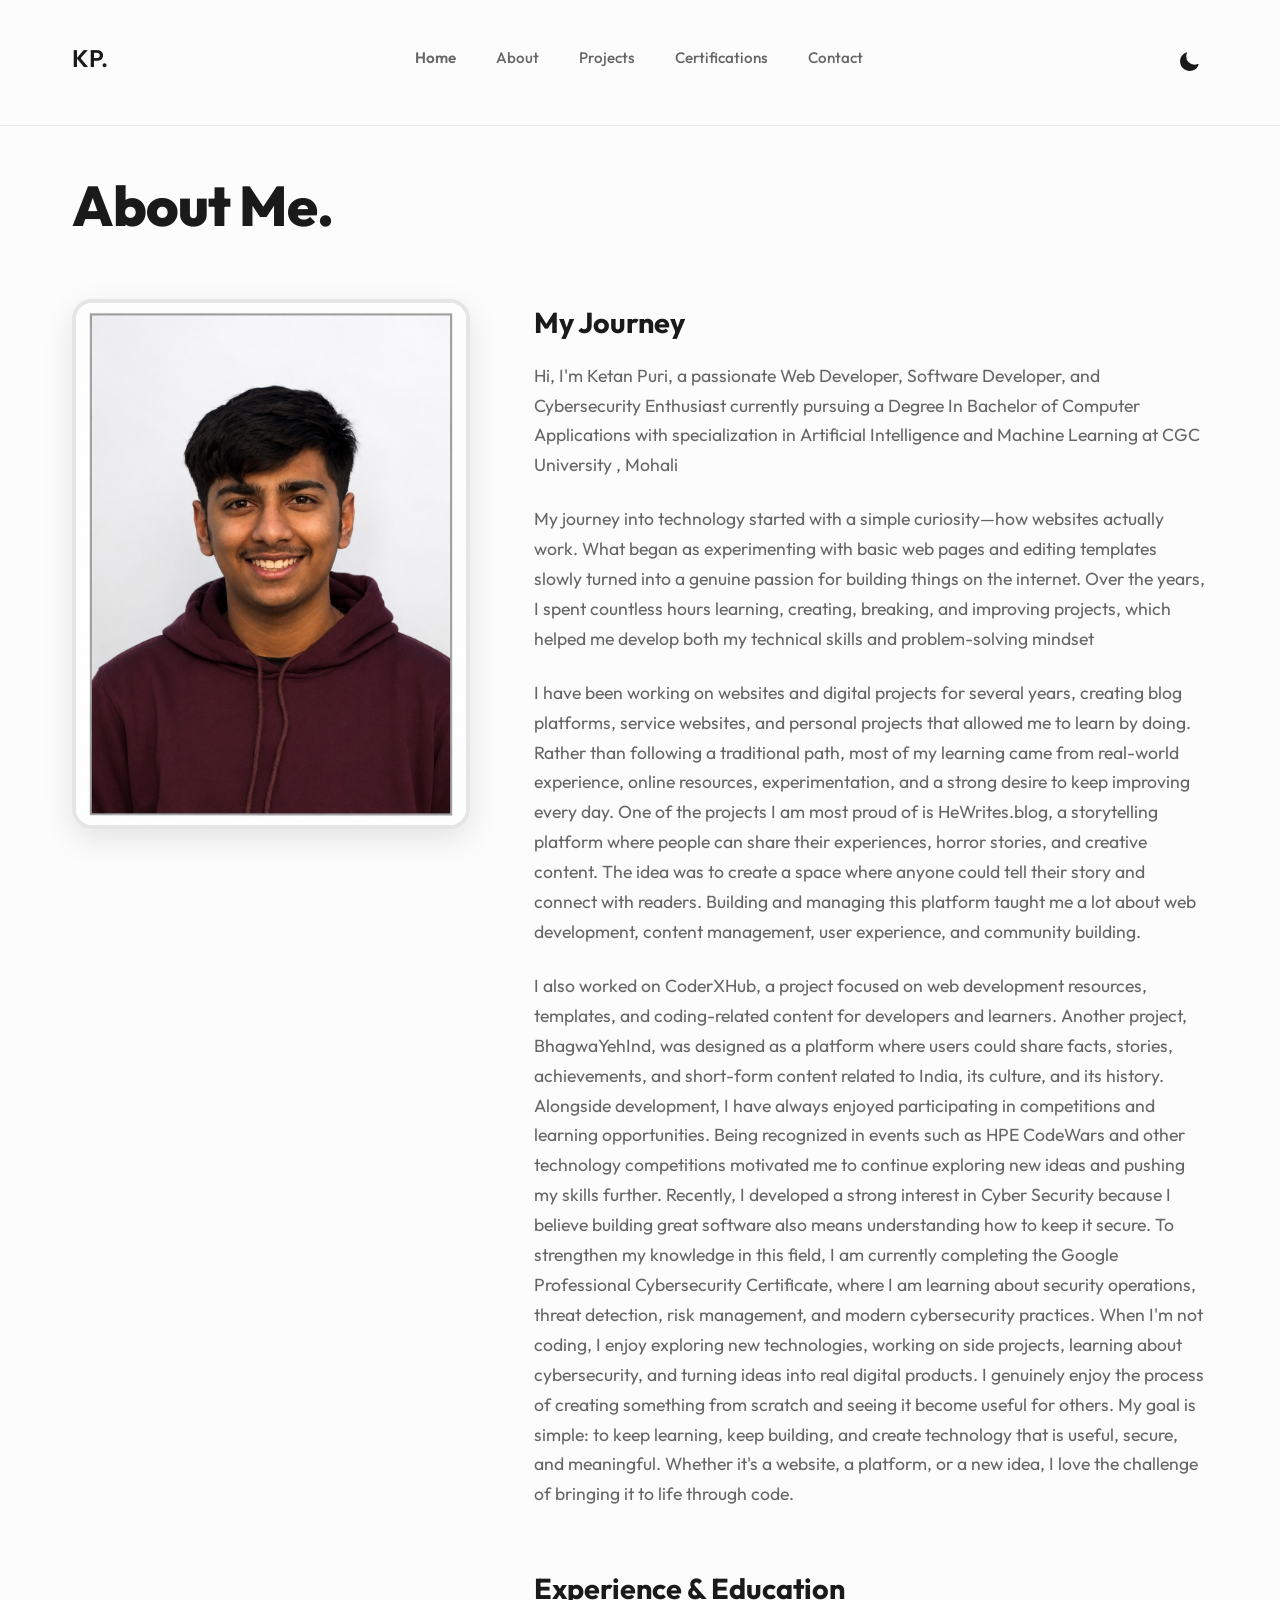
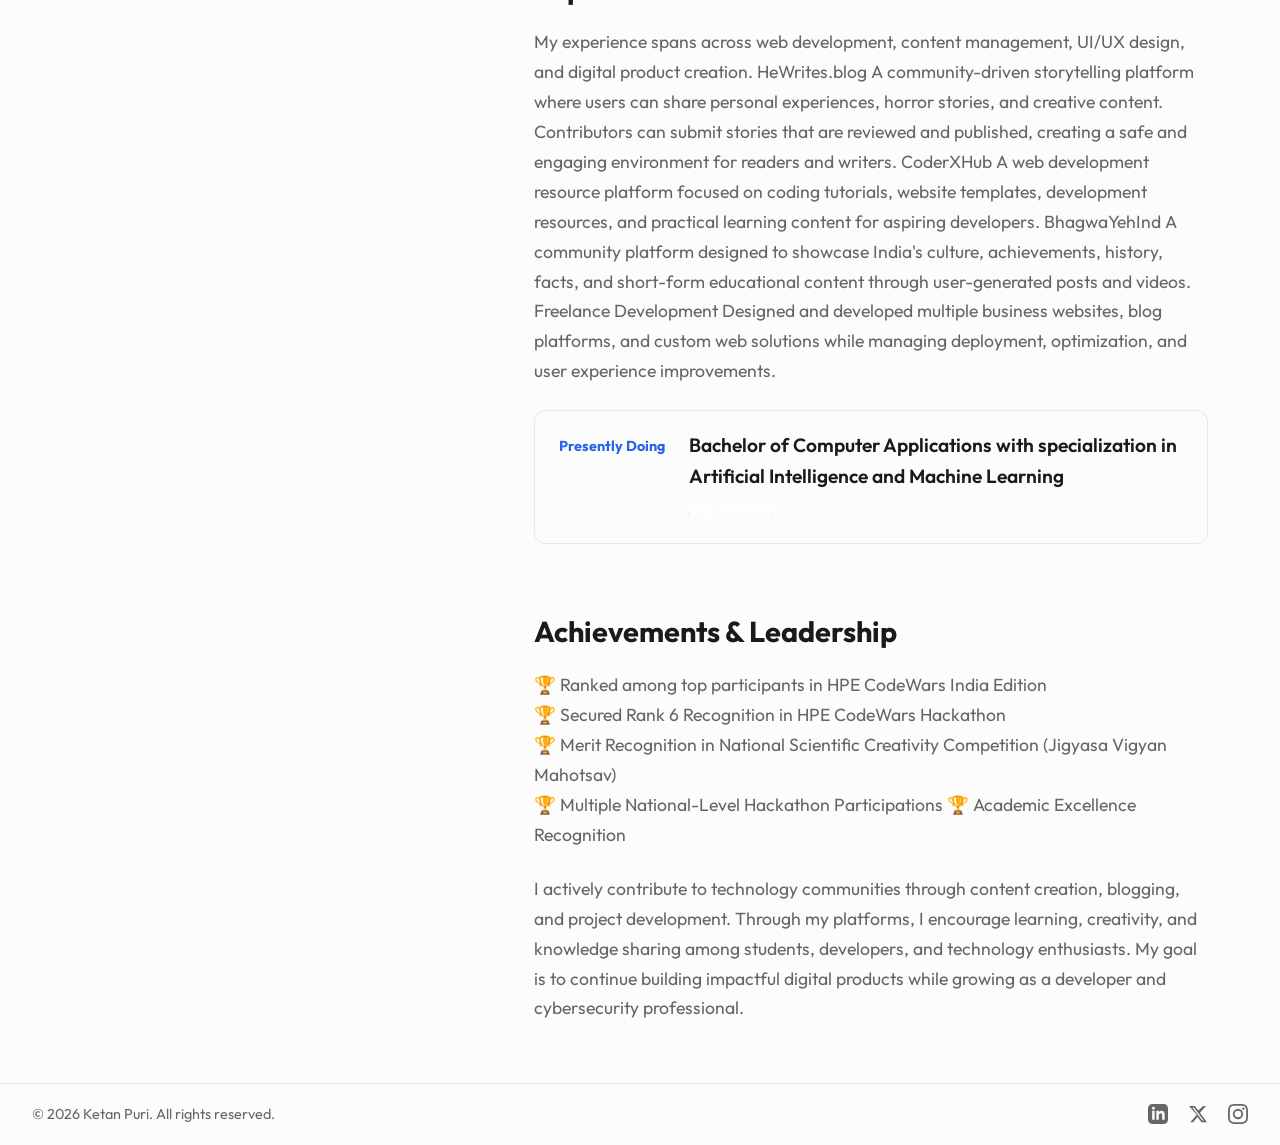
==== about.html @ 9934feba "Update about.html" ====
<!doctype html>
<html lang="en" data-theme="dark">
  <head>
    <meta charset="UTF-8" />
    <meta name="viewport" content="width=device-width, initial-scale=1" />
    <title>About | Ketan Puri</title>
  <link rel="icon" type="png/jpg" href="k.png">
    <!-- SEO -->
   <meta name="description" content="Learn about Ketan Puri — a full-stack developer and UX designer with a background in computer science, user experience, and product development." />
<meta name="author" content="Ketan Puri" />
<meta name="robots" content="index, follow" />

<!-- Open Graph -->
<meta property="og:title" content="About | Ketan Puri" />
<meta property="og:description" content="Learn about Ketan Puri — a full-stack developer and UX designer with a background in computer science and product development." />
<meta property="og:type" content="website" />
    
    <link rel="preconnect" href="https://fonts.googleapis.com" />
    <link rel="preconnect" href="https://fonts.gstatic.com" crossorigin />
    <link href="https://fonts.googleapis.com/css2?family=Outfit:wght@300;400;500;600;700;800&display=swap" rel="stylesheet" />

    <!-- Stylesheet -->
    <link rel="stylesheet" href="styles.css" />
  </head>
  <body>
    <style>

      * {
  margin: 0;
  padding: 0;
  box-sizing: border-box;
}
  body {
    margin: 0;

    display: flex;
    justify-content: center;
 
  }

  nav {
    display: flex;
    gap: 40px;
    padding: 20px 30px;
    border-bottom: 1px solid #2a2a2a;
  }

  nav a {
    position: relative;
    color: #f2f2f2;
    text-decoration: none;
    font-size: 16px;
    padding-bottom: 8px;
  }

  nav a:first-child {
    font-weight: 600;
  }

  /* The underline itself */
  nav a::after {
    content: "";
    position: absolute;
    left: 0;
    bottom: 0;
    width: 100%;
    height: 2px;
    background-color: #f2f2f2;

    /* Start fully hidden (scaled to 0 width from the left) */
    transform: scaleX(0);
    transform-origin: left;

    transition-property: transform;
    transition-duration: 0.35s;
    transition-timing-function: ease-out;
    transition-delay: 0s; /* leaving a link: underline retracts instantly, no delay */
  }

  nav a:hover::after {
    transform: scaleX(1);
    transition-delay: 0.15s; /* <-- the pause before it starts growing */
    transition-duration: 0.35s; /* <-- how long the grow animation takes */
  }

    </style>
    <nav class="navbar" id="navbar">
      <div class="nav-container">
   <a href="/index" class="nav-brand"  style: font-family: 'Space Grotesk', sans-serif; >  KP.</a>

        <div class="nav-links" id="nav-links">
          <a href="/index" class="active">Home</a>
        <a href="/about">About</a>
          <a href="/projects">Projects</a>
          <a href="/resume">Certifications</a>
          <a href="/contact">Contact</a>
        </div>

        <div class="nav-controls">
          <button class="theme-toggle" id="theme-toggle" aria-label="Toggle Theme">
            <svg id="theme-icon" xmlns="http://www.w3.org/2000/svg" viewBox="0 0 24 24">
              <path
                d="M12 2.25a.75.75 0 0 1 .75.75v2.25a.75.75 0 0 1-1.5 0V3a.75.75 0 0 1 .75-.75ZM7.5 12a4.5 4.5 0 1 1 9 0 4.5 4.5 0 0 1-9 0ZM18.894 6.166a.75.75 0 0 0-1.06-1.06l-1.591 1.59a.75.75 0 1 0 1.06 1.061l1.591-1.59ZM21.75 12a.75.75 0 0 1-.75.75h-2.25a.75.75 0 0 1 0-1.5H21a.75.75 0 0 1 .75.75ZM17.834 18.894a.75.75 0 0 0 1.06-1.06l-1.59-1.591a.75.75 0 1 0-1.061 1.06l1.59 1.591ZM12 18.75a.75.75 0 0 1 .75.75V21a.75.75 0 0 1-1.5 0v-1.5a.75.75 0 0 1 .75-.75ZM6.166 18.894a.75.75 0 0 1-1.06-1.06l1.59-1.591a.75.75 0 1 1 1.061 1.06l-1.59 1.591ZM2.25 12a.75.75 0 0 1 .75-.75H5.25a.75.75 0 0 1 0 1.5H3a.75.75 0 0 1-.75-.75ZM6.166 6.166a.75.75 0 0 1 1.06-1.06l1.59 1.591a.75.75 0 1 1-1.061 1.06l-1.59-1.591Z"
              />
            </svg>
          </button>

          <button class="mobile-toggle" id="mobile-toggle" aria-label="Toggle Menu">
            <svg xmlns="http://www.w3.org/2000/svg" width="24" height="24" fill="none" viewBox="0 0 24 24" stroke="currentColor" stroke-width="2">
              <path stroke-linecap="round" stroke-linejoin="round" d="M4 6h16M4 12h16m-7 6h7" />
            </svg>
          </button>
        </div>
      </div>
    </nav>

    <main class="page-main">
      <div class="page-container">
        <h1 class="page-title">About Me.</h1>

        <div class="about-grid">
          <div class="about-image-col">
            <div class="image-stack">
              <img src="photo.png" alt="Ketan Puri" class="stack-img main-img" loading="lazy" />
            </div>
          </div>

          <div class="about-text-col">
            <h2 class="section-heading">My Journey</h2>
            <p class="section-text">Hi, I'm Ketan Puri, a passionate Web Developer, Software Developer, and Cybersecurity Enthusiast currently pursuing a Degree In Bachelor of Computer Applications with specialization in Artificial Intelligence and Machine Learning at CGC University , Mohali</p>
             <p class="section-text">My journey into technology started with a simple curiosity—how websites actually work. What began as experimenting with basic web pages and editing templates slowly turned into a genuine passion for building things on the internet. Over the years, I spent countless hours learning, creating, breaking, and improving projects, which helped me develop both my technical skills and problem-solving mindset</p>
            <p class="section-text">I have been working on websites and digital projects for several years, creating blog platforms, service websites, and personal projects that allowed me to learn by doing. Rather than following a traditional path, most of my learning came from real-world experience, online resources, experimentation, and a strong desire to keep improving every day.

One of the projects I am most proud of is HeWrites.blog, a storytelling platform where people can share their experiences, horror stories, and creative content. The idea was to create a space where anyone could tell their story and connect with readers. Building and managing this platform taught me a lot about web development, content management, user experience, and community building.</p>
            <p class="section-text">I also worked on CoderXHub, a project focused on web development resources, templates, and coding-related content for developers and learners. Another project, BhagwaYehInd, was designed as a platform where users could share facts, stories, achievements, and short-form content related to India, its culture, and its history.

Alongside development, I have always enjoyed participating in competitions and learning opportunities. Being recognized in events such as HPE CodeWars and other technology competitions motivated me to continue exploring new ideas and pushing my skills further.

Recently, I developed a strong interest in Cyber Security because I believe building great software also means understanding how to keep it secure. To strengthen my knowledge in this field, I am currently completing the Google Professional Cybersecurity Certificate, where I am learning about security operations, threat detection, risk management, and modern cybersecurity practices.

When I'm not coding, I enjoy exploring new technologies, working on side projects, learning about cybersecurity, and turning ideas into real digital products. I genuinely enjoy the process of creating something from scratch and seeing it become useful for others.

My goal is simple: to keep learning, keep building, and create technology that is useful, secure, and meaningful. Whether it's a website, a platform, or a new idea, I love the challenge of bringing it to life through code.</p>

            <h2 class="section-heading mt-2">Experience &amp; Education</h2>
            <p class="section-text">My experience spans across web development, content management, UI/UX design, and digital product creation.

HeWrites.blog

A community-driven storytelling platform where users can share personal experiences, horror stories, and creative content. Contributors can submit stories that are reviewed and published, creating a safe and engaging environment for readers and writers.

CoderXHub

A web development resource platform focused on coding tutorials, website templates, development resources, and practical learning content for aspiring developers.

BhagwaYehInd

A community platform designed to showcase India's culture, achievements, history, facts, and short-form educational content through user-generated posts and videos.

Freelance Development

Designed and developed multiple business websites, blog platforms, and custom web solutions while managing deployment, optimization, and user experience improvements.</p>


      

            <div class="experience-list">
              <div class="exp-item">
                <span class="exp-year">Presently Doing </span>
                <div class="exp-details">
                  <h3>Bachelor of Computer Applications with specialization in Artificial Intelligence and Machine Learning</h3>
                  <p><u> <a style="color:white;" href="https://www.cgcuniversity.in/academics-overview">  Cgc Jhanjeri</a></u </p>
                </div>
              </div>
             
            </div>

            <h2 class="section-heading mt-2">Achievements &amp; Leadership</h2>
            <p class="section-text">

🏆 Ranked among top participants in HPE CodeWars India Edition<br>

🏆 Secured Rank 6 Recognition in HPE CodeWars Hackathon<br>

🏆 Merit Recognition in National Scientific Creativity Competition (Jigyasa Vigyan Mahotsav)<br>

🏆 Multiple National-Level Hackathon Participations

🏆 Academic Excellence Recognition</p>
            <p class="section-text">I actively contribute to technology communities through content creation, blogging, and project development. Through my platforms, I encourage learning, creativity, and knowledge sharing among students, developers, and technology enthusiasts.

My goal is to continue building impactful digital products while growing as a developer and cybersecurity professional.</p>
          </div>
        </div>
      </div>
    </main>

    <footer>
      <div class="footer-left">&copy; <span id="year">2026</span> Ketan Puri. All rights reserved.</div>
      <div class="socials">
       
        <a href="https://www.linkedin.com/in/ketan-puri-a57795416/" target="_blank" rel="noopener noreferrer" aria-label="LinkedIn">
          <svg xmlns="http://www.w3.org/2000/svg" width="20" height="20" viewBox="0 0 24 24" fill="currentColor"><path d="M19 0h-14c-2.761 0-5 2.239-5 5v14c0 2.761 2.239 5 5 5h14c2.762 0 5-2.239 5-5v-14c0-2.761-2.238-5-5-5zm-11 19h-3v-11h3v11zm-1.5-12.268c-.966 0-1.75-.79-1.75-1.764s.784-1.764 1.75-1.764 1.75.79 1.75 1.764-.783 1.764-1.75 1.764zm13.5 12.268h-3v-5.604c0-3.368-4-3.113-4 0v5.604h-3v-11h3v1.765c1.396-2.586 7-2.777 7 2.476v6.759z" /></svg>
        </a>
        <a href="https://x.com/iketanpuri" target="_blank" rel="noopener noreferrer" aria-label="Twitter / X">
          <svg xmlns="http://www.w3.org/2000/svg" width="20" height="20" viewBox="0 0 24 24" fill="currentColor"><path d="M18.244 2.25h3.308l-7.227 8.26 8.502 11.24H16.17l-4.714-6.231-5.401 6.231H2.741l7.73-8.835L1.254 2.25H8.08l4.259 5.622 5.905-5.622Zm-1.161 17.52h1.833L7.084 4.126H5.117z" /></svg>
        </a>
        <a href="https://instagram.com/iketanpuri/" target="_blank" rel="noopener noreferrer" aria-label="Instagram">
          <svg xmlns="http://www.w3.org/2000/svg" width="20" height="20" viewBox="0 0 24 24" fill="currentColor">
            <path
              d="M12 2.163c3.204 0 3.584.012 4.85.07 3.252.148 4.771 1.691 4.919 4.919.058 1.265.069 1.645.069 4.849 0 3.205-.012 3.584-.069 4.849-.149 3.225-1.664 4.771-4.919 4.919-1.266.058-1.644.07-4.85.07-3.204 0-3.584-.012-4.849-.07-3.26-.149-4.771-1.699-4.919-4.92-.058-1.265-.07-1.644-.07-4.849 0-3.204.013-3.583.07-4.849.149-3.227 1.664-4.771 4.919-4.919 1.266-.057 1.645-.069 4.849-.069zM12 0C8.741 0 8.333.014 7.053.072 2.695.272.273 2.69.073 7.052.014 8.333 0 8.741 0 12c0 3.259.014 3.668.072 4.948.2 4.358 2.618 6.78 6.98 6.98C8.333 23.986 8.741 24 12 24c3.259 0 3.668-.014 4.948-.072 4.354-.2 6.782-2.618 6.979-6.98.059-1.28.073-1.689.073-4.948 0-3.259-.014-3.667-.072-4.947-.196-4.354-2.617-6.78-6.979-6.98C15.668.014 15.259 0 12 0zm0 5.838a6.162 6.162 0 1 0 0 12.324 6.162 6.162 0 0 0 0-12.324zM12 16a4 4 0 1 1 0-8 4 4 0 0 1 0 8zm6.406-11.845a1.44 1.44 0 1 0 0 2.881 1.44 1.44 0 0 0 0-2.881z"
            />
          </svg>
        </a>
      </div>
    </footer>

       <script src="scripts.js"></script>
  </body>
</html>
---- styles.css ----
:root {
  /* Light Theme */
  --bg-color: #fcfcfc;
  --text-main: #1a1a1a;
  --text-muted: #666666;
  --accent: #2563eb;
  --nav-bg: rgba(252, 252, 252, 0.85);
  --nav-border: rgba(0, 0, 0, 0.08);
  --card-bg: #fff;
  --btn-bg: #1a1a1a;
  --btn-text: #ffffff;
  --btn-hover: #333333;
  --btn-sec-bg: transparent;
  --btn-sec-text: #1a1a1a;
  --btn-sec-border: #e5e5e5;
  --btn-sec-hover: #f5f5f5;
}

[data-theme="dark"] {
  /* Dark Theme */
  --bg-color: #0d0d0d;
  --text-main: #f2f2f2;
  --text-muted: #a1a1aa;
  --accent: #60a5fa;
  --nav-bg: rgba(13, 13, 13, 0.85);
  --nav-border: rgba(255, 255, 255, 0.08);
  --card-bg: #161616;
  --btn-bg: #f2f2f2;
  --btn-text: #0d0d0d;
  --btn-hover: #d4d4d4;
  --btn-sec-bg: transparent;
  --btn-sec-text: #f2f2f2;
  --btn-sec-border: #333333;
  --btn-sec-hover: #1a1a1a;
}

* {
  margin: 0;
  padding: 0;
  box-sizing: border-box;
}
  body {
    margin: 0;

    display: flex;
    justify-content: center;
 
  }

  nav {
    display: flex;
    gap: 40px;
    padding: 20px 30px;
    border-bottom: 1px solid #2a2a2a;
  }

  nav a {
    position: relative;
    color: #f2f2f2;
    text-decoration: none;
    font-size: 16px;
    padding-bottom: 8px;
  }

  nav a:first-child {
    font-weight: 600;
  }

  /* The underline itself */
  nav a::after {
    content: "";
    position: absolute;
    left: 0;
    bottom: 0;
    width: 100%;
    height: 2px;
    background-color: #f2f2f2;

    /* Start fully hidden (scaled to 0 width from the left) */
    transform: scaleX(0);
    transform-origin: left;

    transition-property: transform;
    transition-duration: 0.35s;
    transition-timing-function: ease-out;
    transition-delay: 0s; /* leaving a link: underline retracts instantly, no delay */
  }

  nav a:hover::after {
    transform: scaleX(1);
    transition-delay: 0.15s; /* <-- the pause before it starts growing */
    transition-duration: 0.35s; /* <-- how long the grow animation takes */
  }

body {
  font-family: "Outfit", sans-serif;
  background-color: var(--bg-color);
  color: var(--text-main);
  line-height: 1.6;
  transition:
    background-color 0.4s ease,
    color 0.4s ease;
  min-height: 100vh;
  display: flex;
  flex-direction: column;
}

::selection {
  background: var(--accent);
  color: #fff;
}

/* Navigation */
.navbar {
  position: sticky;
  top: 0;
  width: 100%;
  background: var(--nav-bg);
  backdrop-filter: blur(12px);
  -webkit-backdrop-filter: blur(12px);
  border-bottom: 1px solid var(--nav-border);
  z-index: 1000;
  transition:
    background 0.4s ease,
    border-color 0.4s ease,
    padding 0.3s ease;
}

.nav-container {
  width: 100%;
  max-width: 1200px;
  margin: 0 auto;
  padding: 1.2rem 2rem;
  display: flex;
  justify-content: space-between;
  align-items: center;
}

.nav-brand {
  font-size: 1.5rem;
  font-weight: 800;
  letter-spacing: -0.5px;
  text-decoration: none;
  color: var(--text-main);
}

.nav-links {
  display: flex;
  gap: 2.5rem;
  align-items: center;
}

.nav-links a {
  text-decoration: none;
  color: var(--text-muted);
  font-weight: 500;
  font-size: 0.95rem;
  transition: color 0.3s ease;
  position: relative;
}

.nav-links a:hover,
.nav-links a.active {
  color: var(--text-main);
}

.nav-controls {
  display: flex;
  align-items: center;
  gap: 1rem;
}

/* Theme Toggle */
.theme-toggle {
  background: none;
  border: none;
  color: var(--text-main);
  cursor: pointer;
  display: flex;
  align-items: center;
  justify-content: center;
  padding: 0.5rem;
  border-radius: 50%;
  transition:
    background-color 0.3s ease,
    transform 0.3s ease;
}

.theme-toggle:hover {
  background-color: var(--nav-border);
  transform: scale(1.05);
}

.theme-toggle svg {
  width: 22px;
  height: 22px;
  fill: currentColor;
}

.mobile-toggle {
  display: none;
  background: none;
  border: none;
  color: var(--text-main);
  cursor: pointer;
  padding: 0.5rem;
}

/* Main Content (Hero) */
main {
  flex: 1;
  display: flex;
  align-items: center;
  justify-content: center;
}

.hero {
  max-width: 1200px;
  padding: 1.2rem 2rem;
  width: 100%;
  display: flex;
  align-items: center;
  justify-content: space-between;
  gap: 4rem;
  text-align: left;
  animation: fadeUp 1s cubic-bezier(0.16, 1, 0.3, 1) forwards;
  opacity: 0;
  transform: translateY(30px);
}

.hero-content {
  flex: 1;
  max-width: 600px;
}

.hero-image-wrapper {
  flex: 1;
  display: flex;
  justify-content: center;
  align-items: center;
  position: relative;
}

.hero-image {
  width: 100%;
  max-width: 400px;
  height: 400px;
  object-fit: cover;
  border-radius: 60% 40% 30% 70% / 60% 30% 70% 40%;
  box-shadow: 0 25px 50px -12px rgba(0, 0, 0, 0.25);
  border: 4px solid var(--btn-sec-border);
  animation: blob-morph 12s ease-in-out infinite;
  transition:
    transform 0.4s ease,
    border-color 0.4s ease;
}

.hero-image:hover {
  transform: translateY(-10px) scale(1.02);
  border-color: var(--accent);
}

@keyframes blob-morph {
  0%,
  100% {
    border-radius: 60% 40% 30% 70% / 60% 30% 70% 40%;
  }
  33% {
    border-radius: 30% 60% 70% 40% / 50% 60% 30% 60%;
  }
  66% {
    border-radius: 73% 27% 41% 59% / 40% 58% 42% 50%;
  }
}

.hero-subtitle {
  font-size: 0.9rem;
  font-weight: 600;
  color: var(--accent);
  margin-bottom: 1rem;
  letter-spacing: 2px;
  text-transform: uppercase;
  display: block;
}

.hero-title {
  font-size: 4.5rem;
  font-weight: 700;
  line-height: 1.1;
  margin-bottom: 1.5rem;
  letter-spacing: -1.5px;
  color: var(--text-main);
}

.hero-desc {
  font-size: 1.25rem;
  color: var(--text-muted);
  max-width: 650px;
  margin-bottom: 2.5rem;
  line-height: 1.7;
}

.hero-actions {
  display: flex;
  gap: 1rem;
  align-items: center;
}

.btn-primary,
.btn-secondary {
  display: inline-flex;
  align-items: center;
  gap: 0.5rem;
  cursor: pointer;
  padding: 0.85rem 2rem;
  border-radius: 50px;
  text-decoration: none;
  font-weight: 600;
  font-size: 1rem;
  transition: all 0.3s ease;
}

.btn-primary {
  background-color: var(--btn-bg);
  color: var(--btn-text);
  border: 1px solid var(--btn-bg);
}

.btn-primary:hover {
  background-color: var(--btn-hover);
  border-color: var(--btn-hover);
  transform: translateY(-2px);
  box-shadow: 0 10px 20px rgba(0, 0, 0, 0.1);
}

.btn-primary svg {
  transition: transform 0.3s ease;
}

.btn-primary:hover svg {
  transform: translateX(5px);
}

.btn-secondary {
  background-color: var(--btn-sec-bg);
  color: var(--btn-sec-text);
  border: 1px solid var(--btn-sec-border);
}

.btn-secondary:hover {
  background-color: var(--btn-sec-hover);
  border-color: var(--text-muted);
  transform: translateY(-2px);
}

/* Footer */
footer {
  padding: 1.2rem 2rem;
  display: flex;
  justify-content: space-between;
  align-items: center;
  border-top: 1px solid var(--nav-border);
  font-size: 0.9rem;
  color: var(--text-muted);
}

.socials {
  display: flex;
  gap: 1.25rem;
}

.socials a {
  color: var(--text-muted);
  transition:
    color 0.3s ease,
    transform 0.3s ease;
  display: flex;
}

.socials a:hover {
  color: var(--text-main);
  transform: translateY(-2px);
}

/* Page Shared Layout */
.page-main {
  padding: 1rem 0;
}

.page-container {
  max-width: 1200px;
  width: 100%;
  margin: 0 auto;
  padding: 1.2rem 2rem;
  animation: fadeUp 1s cubic-bezier(0.16, 1, 0.3, 1) forwards;
  opacity: 0;
  transform: translateY(30px);
}

.page-title {
  font-size: 3.5rem;
  font-weight: 800;
  margin-bottom: 3rem;
  letter-spacing: -1px;
}

.section-heading {
  font-size: 1.8rem;
  font-weight: 700;
  margin-bottom: 1rem;
  color: var(--text-main);
  position: relative;
  display: inline-block;
}

.section-heading.mt-2 {
  margin-top: 2rem;
}

.section-text {
  font-size: 1.1rem;
  color: var(--text-muted);
  margin-bottom: 1.5rem;
  line-height: 1.7;
}

.text-link {
  color: var(--accent);
  text-decoration: none;
  font-weight: 500;
  transition: color 0.3s ease;
}

.text-link:hover {
  color: var(--text-main);
  text-decoration: underline;
}

/* About Page Specific Layout */
.about-grid {
  display: flex;
  gap: 4rem;
  align-items: flex-start;
}

.about-image-col {
  flex: 0 0 35%;
  position: sticky;
  top: 8rem;
}

.about-text-col {
  flex: 1;
}

.image-stack {
  position: relative;
  width: 100%;
  aspect-ratio: 3/4;
}

.stack-img {
  width: 100%;
  height: 100%;
  object-fit: cover;
  border-radius: 20px;
  box-shadow: 0 10px 30px rgba(0, 0, 0, 0.1);
  border: 4px solid var(--btn-sec-border);
  transition: transform 0.3s ease;
}

.stack-img:hover {
  transform: scale(1.02);
}

.experience-list {
  display: flex;
  flex-direction: column;
  gap: 1.5rem;
  margin-top: 1rem;
  margin-bottom: 2rem;
}

.exp-item {
  display: flex;
  gap: 1.5rem;
  padding: 1.5rem;
  background-color: var(--nav-bg);
  border: 1px solid var(--nav-border);
  border-radius: 12px;
  transition:
    transform 0.3s ease,
    box-shadow 0.3s ease;
}

.exp-item:hover {
  transform: translateY(-3px);
  box-shadow: 0 5px 15px rgba(0, 0, 0, 0.05);
  border-color: var(--nav-border);
}

.exp-year {
  font-weight: 700;
  color: var(--accent);
  font-size: 0.9rem;
  white-space: nowrap;
}

.exp-details h3 {
  font-size: 1.2rem;
  font-weight: 600;
  margin-bottom: 0.2rem;
  margin-top: -0.3rem;
  color: var(--text-main);
}

.exp-details p {
  color: var(--text-muted);
  font-size: 0.95rem;
}

/* Projects Page Layout */
.projects-grid {
  display: grid;
  grid-template-columns: repeat(auto-fill, minmax(300px, 1fr));
  gap: 2.5rem;
  margin-top: 1rem;
}

.project-card {
  background: var(--card-bg);
  border: 1px solid var(--nav-border);
  border-radius: 20px;
  overflow: hidden;
  display: flex;
  flex-direction: column;
  box-shadow: 0 3px 6px rgba(0, 0, 0, 0.05);
  transition:
    transform 0.4s ease,
    box-shadow 0.4s ease,
    border-color 0.4s ease;
}

.project-card:hover {
  transform: translateY(-8px);
  box-shadow: 0 15px 35px rgba(0, 0, 0, 0.1);
  border-color: var(--accent);
}

.project-img-wrapper {
  position: relative;
  width: 100%;
  aspect-ratio: 16/10;
  overflow: hidden;
}

.project-img {
  width: 100%;
  height: 100%;
  object-fit: cover;
  transition: transform 0.6s ease;
}

.project-card:hover .project-img {
  transform: scale(1.05);
}

.project-overlay {
  position: absolute;
  top: 0;
  left: 0;
  width: 100%;
  height: 100%;
  background: rgba(0, 0, 0, 0.65);
  display: flex;
  align-items: center;
  justify-content: center;
  opacity: 0;
  transition: opacity 0.3s ease;
  backdrop-filter: blur(2px);
  -webkit-backdrop-filter: blur(2px);
}

.project-card:hover .project-overlay {
  opacity: 1;
}

.overlay-btn {
  background: var(--bg-color);
  color: var(--text-main);
  padding: 0.75rem 1.5rem;
  border-radius: 30px;
  font-weight: 600;
  display: flex;
  align-items: center;
  gap: 0.5rem;
  transform: translateY(20px);
  transition:
    transform 0.3s ease,
    background 0.3s ease,
    color 0.3s ease;
  text-decoration: none;
}

.project-card:hover .overlay-btn {
  transform: translateY(0);
}

.overlay-btn:hover {
  background: var(--accent);
  color: #fff;
}

.project-status-overlay {
  background: rgba(0, 0, 0, 0.5);
  color: #fff;
  padding: 0.75rem 1.5rem;
  border-radius: 30px;
  font-weight: 600;
  transform: translateY(20px);
  transition: transform 0.3s ease;
  display: inline-block;
}

.project-card:hover .project-status-overlay {
  transform: translateY(0);
}

.project-info {
  padding: 1.5rem;
  display: flex;
  flex-direction: column;
  flex: 1;
}

.project-title {
  font-size: 1.4rem;
  font-weight: 700;
  margin-bottom: 0.8rem;
  color: var(--text-main);
  line-height: 1.3;
}

.project-desc {
  font-size: 1rem;
  color: var(--text-muted);
  margin-bottom: 1.5rem;
  flex: 1;
}

.project-tags {
  display: flex;
  flex-wrap: wrap;
  gap: 0.5rem;
  margin-top: auto;
}

.tag {
  background: var(--btn-sec-border);
  border: 1px solid var(--nav-border);
  padding: 0.25rem 0.75rem;
  border-radius: 20px;
  font-size: 0.8rem;
  font-weight: 500;
  color: var(--text-main);
}

/* Carousel */
.carousel {
  position: relative;
  width: 100%;
  max-width: 500px;
  height: 300px;
  border-radius: 16px;
  overflow: hidden;
  box-shadow: 0 10px 30px rgba(0, 0, 0, 0.1);
  margin-bottom: 2rem;
  border: 1px solid var(--nav-border);
}

.carousel-slides {
  position: relative;
  width: 100%;
  height: 100%;
}

.carousel-slide {
  position: absolute;
  inset: 0;
  width: 100%;
  height: 100%;
  object-fit: cover;
  opacity: 0;
  transition: opacity 0.5s ease;
  pointer-events: none;
}

.carousel-slide.active {
  opacity: 1;
  pointer-events: auto;
}

.carousel-controls {
  position: absolute;
  bottom: 20px;
  left: 50%;
  transform: translateX(-50%);
  display: flex;
  gap: 5px;
  z-index: 10;
  background: rgba(0, 0, 0, 0.5);
  padding: 5px;
  border-radius: 50px;
  backdrop-filter: blur(10px);
}

.carousel-btn {
  background: none;
  border: none;
  color: white;
  cursor: pointer;
  display: flex;
  align-items: center;
  justify-content: center;
  width: 30px;
  height: 30px;
  border-radius: 50%;
  transition: all 0.3s ease;
}

.carousel-btn:hover {
  background: rgba(255, 255, 255, 0.2);
}

/* Resume Layout */
.resume-container {
  width: 100%;
  aspect-ratio: 8.5/11;
  max-width: 800px;
  background: var(--nav-bg);
  border: 1px solid var(--nav-border);
  border-radius: 20px;
  overflow: hidden;
  margin: 0 auto 1.5rem;
  box-shadow: 0 15px 35px rgba(0, 0, 0, 0.1);
}

.resume-frame {
  width: 100%;
  height: 100%;
  border: none;
}

.updated-note {
  font-size: 0.9rem;
  color: var(--text-muted);
}

/* Contact Layout */
.contact-page .page-title {
  margin-bottom: 0;
}

.contact-page .section-text {
  margin-bottom: 3rem;
}

.contact-grid {
  display: grid;
  grid-template-columns: 1fr 1fr;
  gap: 4rem;
  align-items: flex-start;
}

.contact-info {
  display: flex;
  flex-direction: column;
}

.info-items {
  display: flex;
  flex-direction: column;
  gap: 1.5rem;
}

.info-item {
  display: flex;
  align-items: center;
  gap: 1.5rem;
  padding: 1.5rem;
  background: var(--nav-bg);
  border: 1px solid var(--nav-border);
  border-radius: 16px;
  text-decoration: none;
  transition:
    transform 0.3s cubic-bezier(0.16, 1, 0.3, 1),
    box-shadow 0.3s ease,
    border-color 0.3s ease;
}

.text-link-card.info-item:hover {
  transform: translateY(-5px);
  box-shadow: 0 15px 35px rgba(0, 0, 0, 0.1);
  border-color: var(--accent);
}

.text-link-card.info-item:hover .info-icon {
  background: var(--accent);
  color: #fff;
}

.info-icon {
  width: 55px;
  height: 55px;
  border-radius: 50%;
  background: var(--btn-sec-border);
  display: flex;
  align-items: center;
  justify-content: center;
  color: var(--accent);
  flex-shrink: 0;
  transition:
    background 0.3s ease,
    color 0.3s ease;
}

.info-details h3 {
  font-size: 1.1rem;
  font-weight: 700;
  margin-bottom: 0.2rem;
  color: var(--text-main);
}

.info-details p {
  color: var(--text-muted);
  font-size: 0.95rem;
}

.contact-card {
  background: var(--card-bg);
  border: 1px solid var(--nav-border);
  border-radius: 20px;
  padding: 2.5rem;
  box-shadow: 0 10px 30px rgba(0, 0, 0, 0.05);
  text-align: left;
}

.form-group {
  margin-bottom: 1.5rem;
}

.form-group label {
  display: block;
  margin-bottom: 0.5rem;
  font-weight: 600;
  color: var(--text-main);
}

.form-control {
  width: 100%;
  padding: 1rem;
  border-radius: 12px;
  border: 1px solid var(--nav-border);
  background: var(--bg-color);
  color: var(--text-main);
  font-family: inherit;
  font-size: 1rem;
  transition:
    border-color 0.3s ease,
    box-shadow 0.3s ease;
}

.form-control:focus {
  outline: none;
  border-color: var(--accent);
  box-shadow: 0 0 0 3px rgba(37, 99, 235, 0.1);
}

.w-100 {
  width: 100%;
  justify-content: center;
}

.form-status {
  margin-top: 1rem;
  text-align: center;
  font-size: 0.95rem;
  font-weight: 500;
}

.form-status.success {
  color: #10b981;
}

.form-status.error {
  color: #ef4444;
}

/* Animations */
@keyframes fadeUp {
  to {
    opacity: 1;
    transform: translateY(0);
  }
}

/* Responsive */
@media (max-width: 992px) {
  .hero {
    flex-direction: column-reverse;
    text-align: center;
    gap: 3rem;
    padding-block: 4rem;
  }

  .hero-content {
    display: flex;
    flex-direction: column;
    align-items: center;
  }

  .hero-actions {
    align-items: center;
  }

  .contact-grid {
    grid-template-columns: 1fr;
    gap: 2.5rem;
  }
}

@media (max-width: 768px) {
  .navbar .nav-container {
    padding: 1rem 5%;
  }

  .nav-links {
    display: flex;
    position: fixed;
    top: 0;
    left: 0;
    width: 100%;
    height: 100vh;
    background: rgba(252, 252, 252, 1);
    flex-direction: column;
    justify-content: center;
    align-items: center;
    padding: 0;
    border: none;
    gap: 2.5rem;
    opacity: 0;
    pointer-events: none;
    transition: opacity 0.4s ease;
    z-index: 900;
  }

  [data-theme="dark"] .nav-links {
    background: rgba(13, 13, 13, 1);
  }

  .nav-links.active {
    opacity: 1;
    pointer-events: auto;
  }

  .nav-links a {
    font-size: 2rem;
    font-weight: 700;
    font-family: inherit;
    color: var(--text-muted);
    transition:
      color 0.3s ease,
      transform 0.3s ease;
  }

  .nav-links a:hover,
  .nav-links a.active {
    color: var(--text-main);
    transform: translateX(10px);
  }

  .mobile-toggle {
    display: block;
    z-index: 999;
  }

  .hero-title {
    font-size: 3rem;
  }

  .hero-desc {
    font-size: 1.1rem;
  }

  .hero-actions {
    flex-direction: column;
    align-items: center;
  }

  .hero-image {
    max-width: 250px;
    height: 250px;
  }

  footer {
    flex-direction: column-reverse;
    gap: 1.5rem;
    text-align: center;
  }

  .about-grid {
    flex-direction: column;
    gap: 2rem;
  }

  .about-image-col {
    position: static;
    max-width: 400px;
    margin: 0 auto;
  }

  .exp-item {
    flex-direction: column;
    gap: 0.5rem;
  }

  .projects-grid {
    grid-template-columns: 1fr;
    gap: 1.5rem;
  }
}
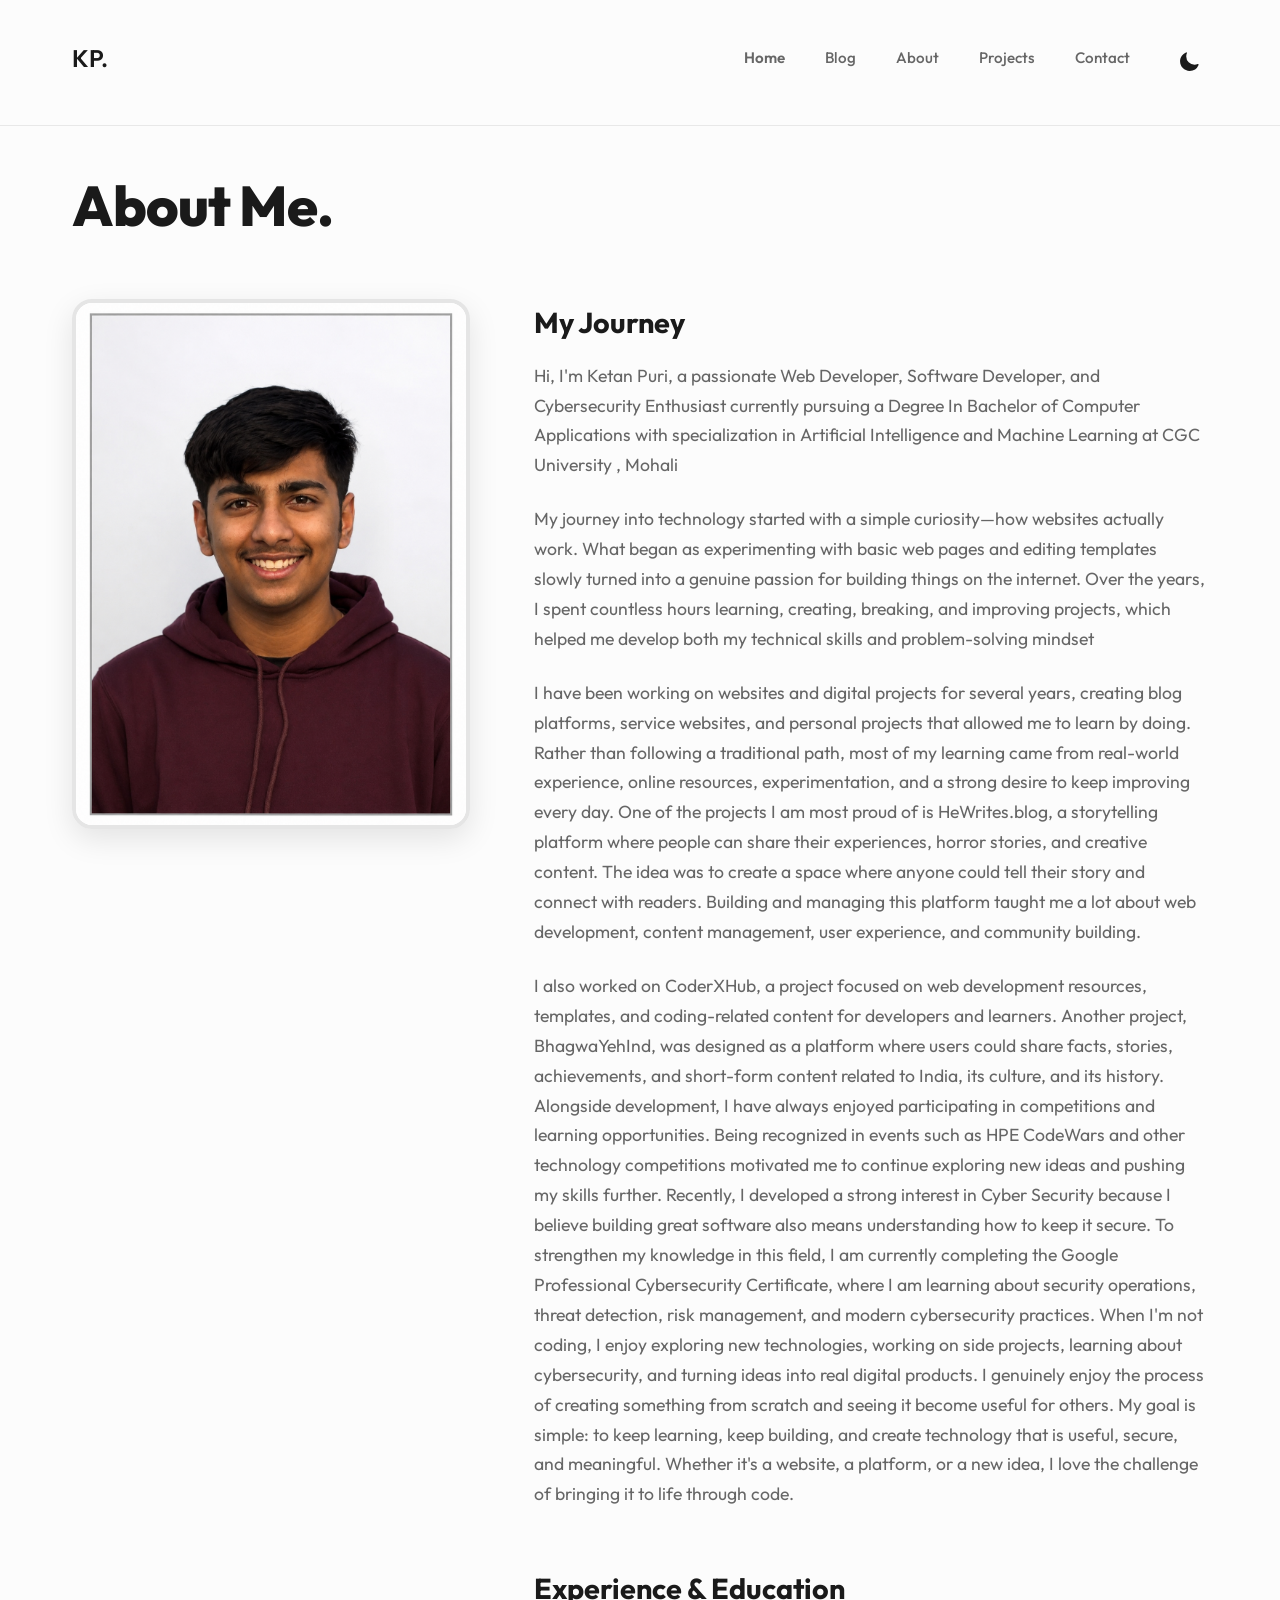
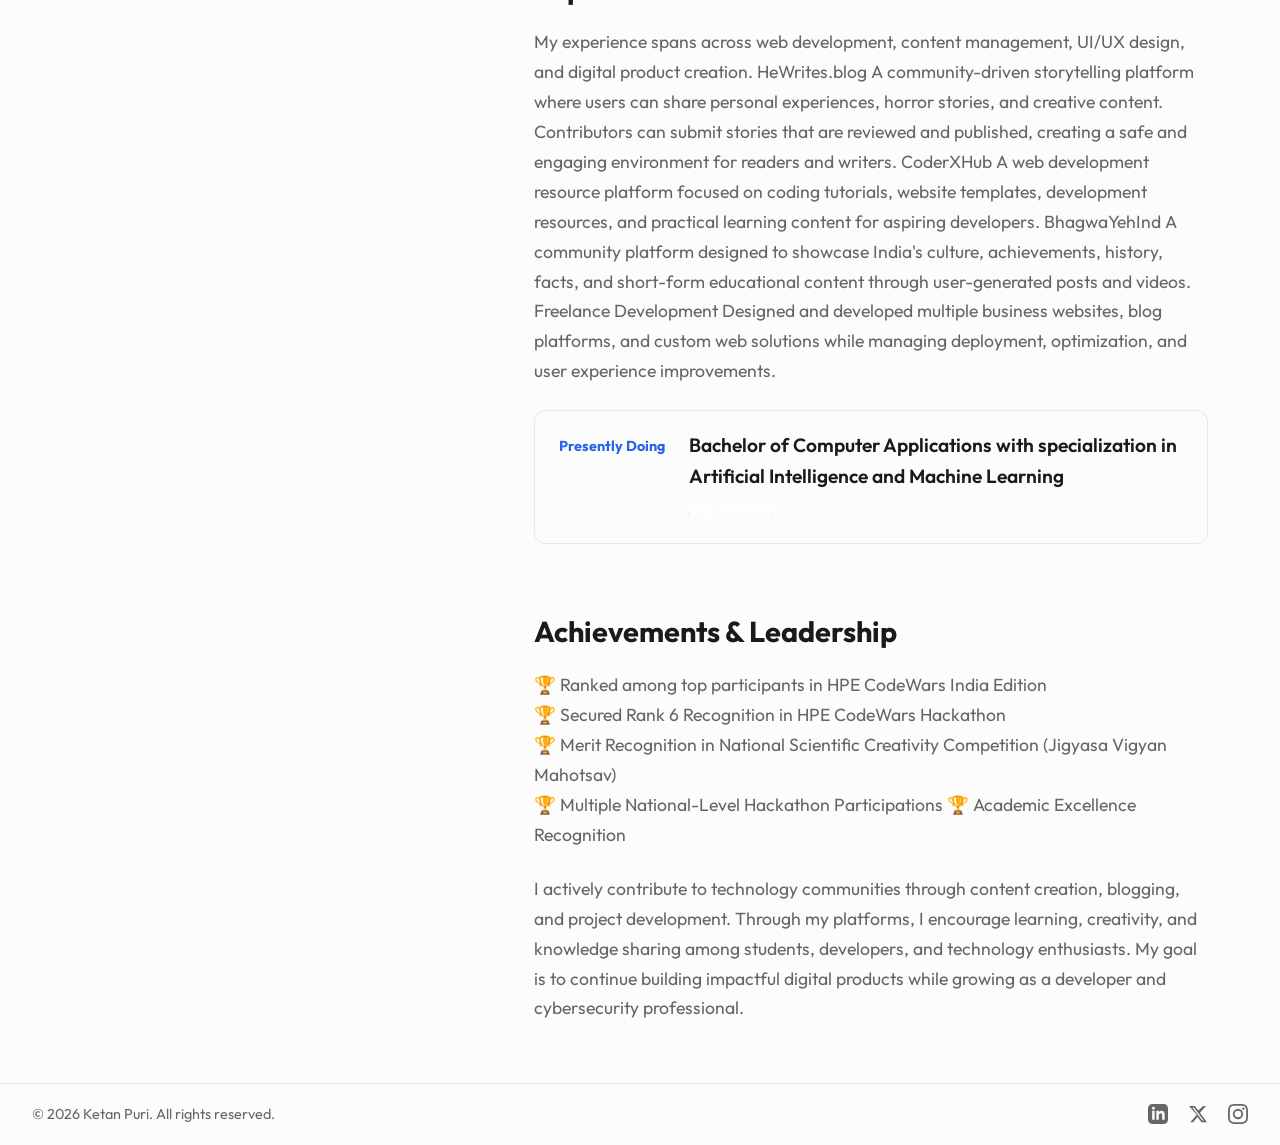
==== commit c6a1ecd9: "Update about.html" ====
--- a/about.html
+++ b/about.html
@@ -87,14 +87,13 @@
     <nav class="navbar" id="navbar">
       <div class="nav-container">
    <a href="/index" class="nav-brand"  style: font-family: 'Space Grotesk', sans-serif; >  KP.</a>
-
-        <div class="nav-links" id="nav-links">
-          <a href="/index" class="active">Home</a>
-        <a href="/about">About</a>
+  <div class="nav-links" id="nav-links">
+           <a href="/index" class="active">Home</a>
+             <a href="/blog">Blog</a>   
+           <a href="/about">About</a>
           <a href="/projects">Projects</a>
-          <a href="/resume">Certifications</a>
+          
           <a href="/contact">Contact</a>
-        </div>
 
         <div class="nav-controls">
           <button class="theme-toggle" id="theme-toggle" aria-label="Toggle Theme">
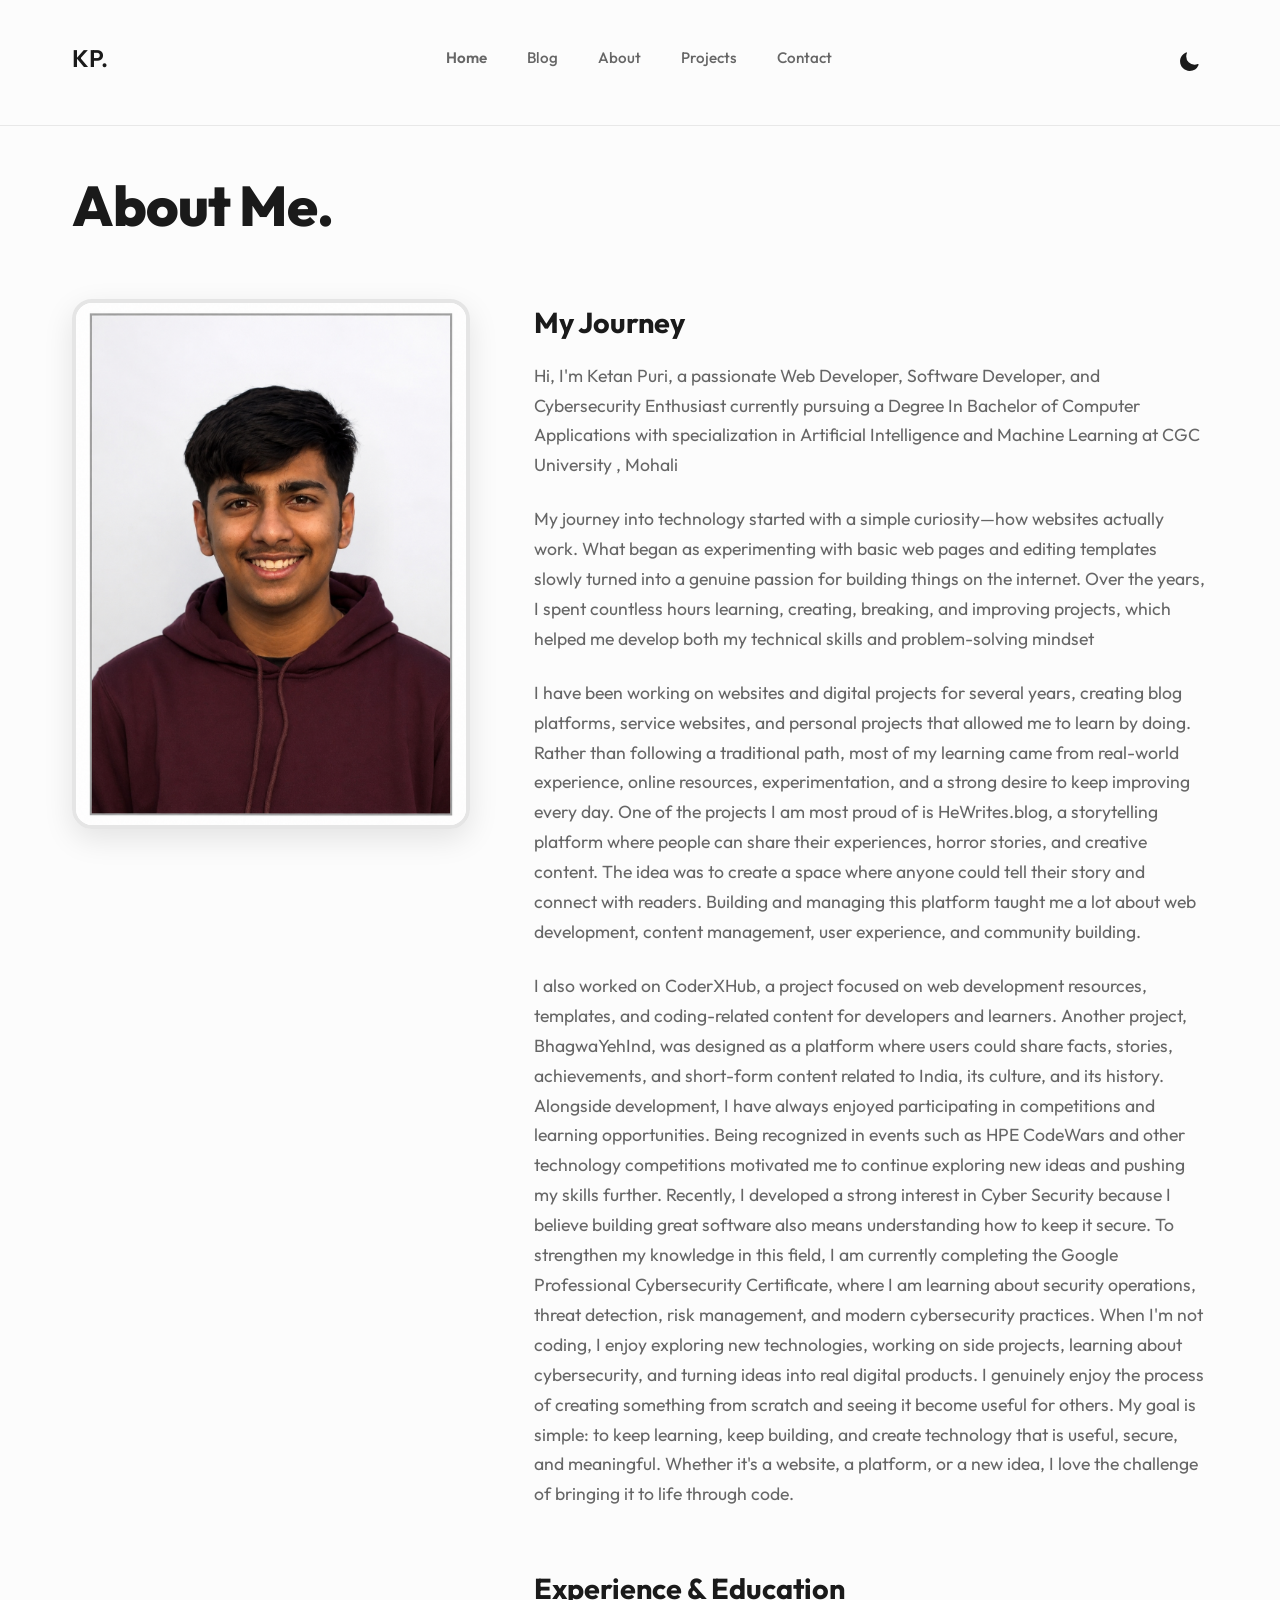
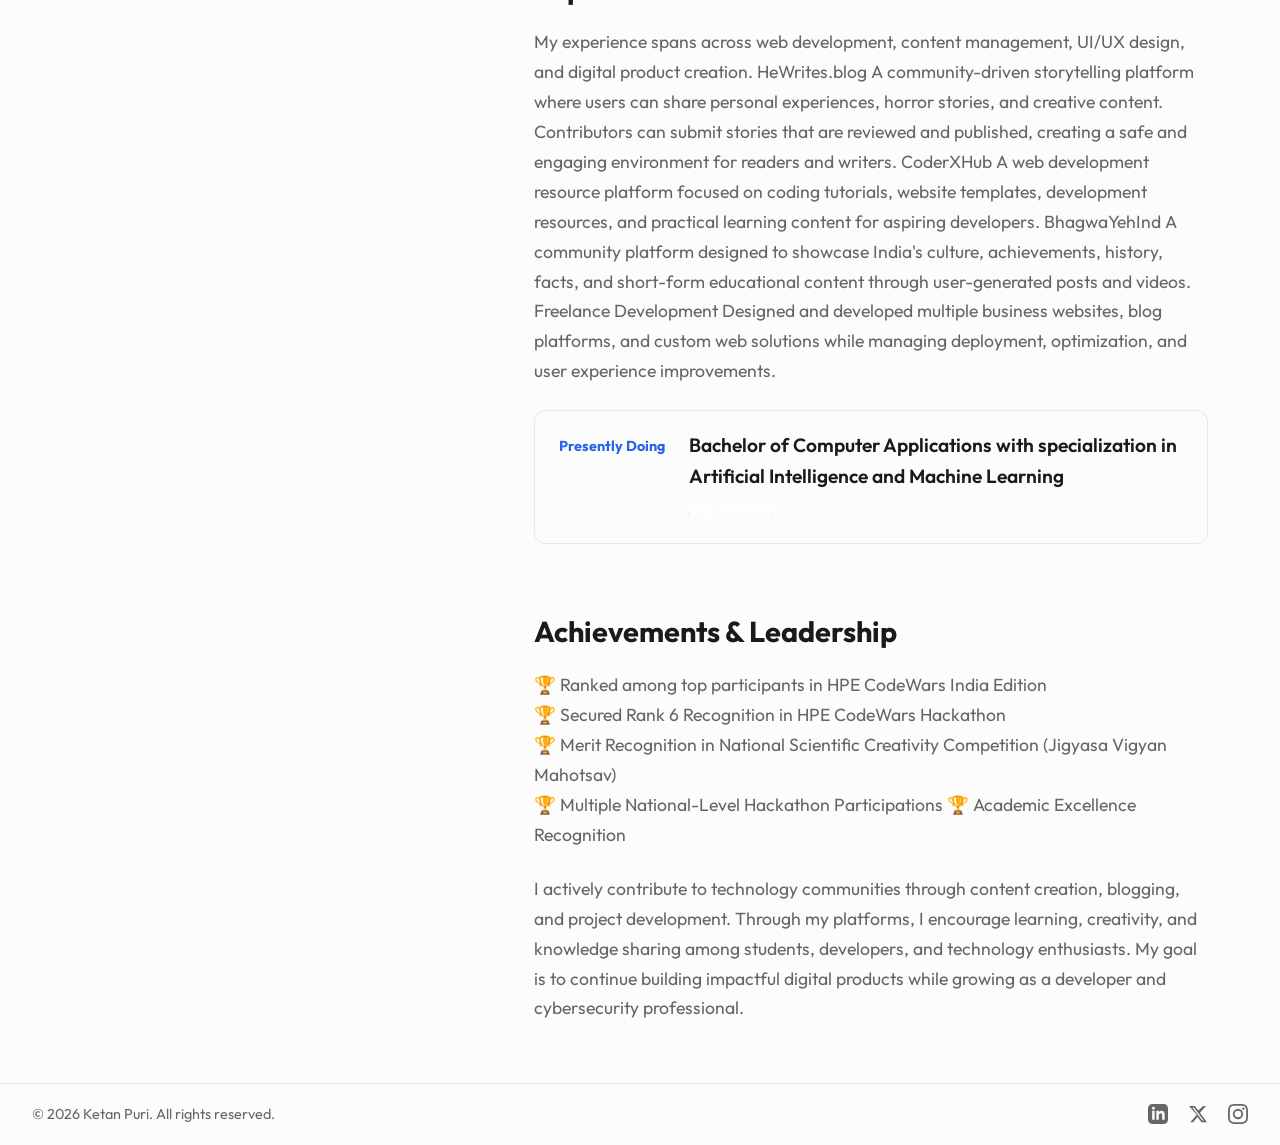
==== commit 270b1a06: "Update about.html" ====
--- a/about.html
+++ b/about.html
@@ -86,7 +86,7 @@
     </style>
     <nav class="navbar" id="navbar">
       <div class="nav-container">
-   <a href="/index" class="nav-brand"  style: font-family: 'Space Grotesk', sans-serif; >  KP.</a>
+       <a href="/index" class="nav-brand"  style: font-family: 'Space Grotesk', sans-serif; >  KP.</a>
   <div class="nav-links" id="nav-links">
            <a href="/index" class="active">Home</a>
              <a href="/blog">Blog</a>   
@@ -94,6 +94,8 @@
           <a href="/projects">Projects</a>
           
           <a href="/contact">Contact</a>
+
+        </div>
 
         <div class="nav-controls">
           <button class="theme-toggle" id="theme-toggle" aria-label="Toggle Theme">
@@ -112,6 +114,7 @@
         </div>
       </div>
     </nav>
+
 
     <main class="page-main">
       <div class="page-container">
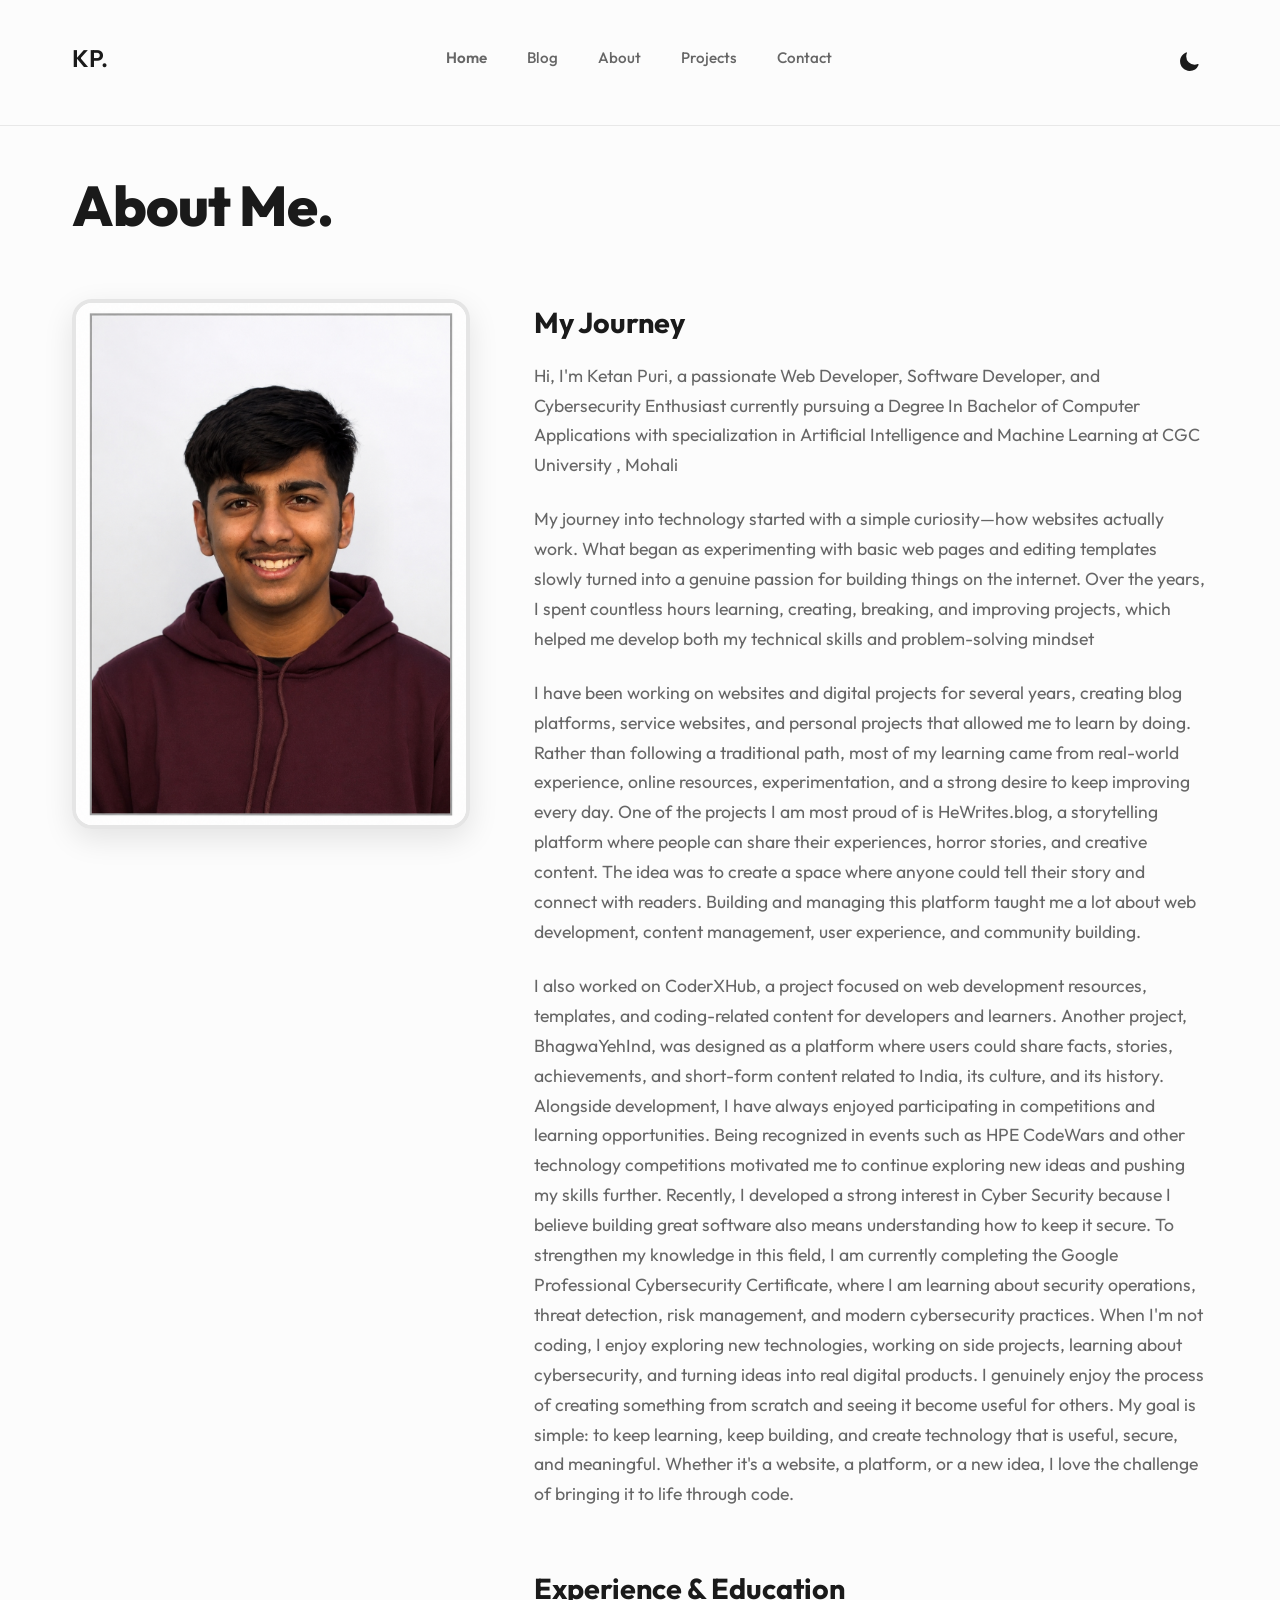
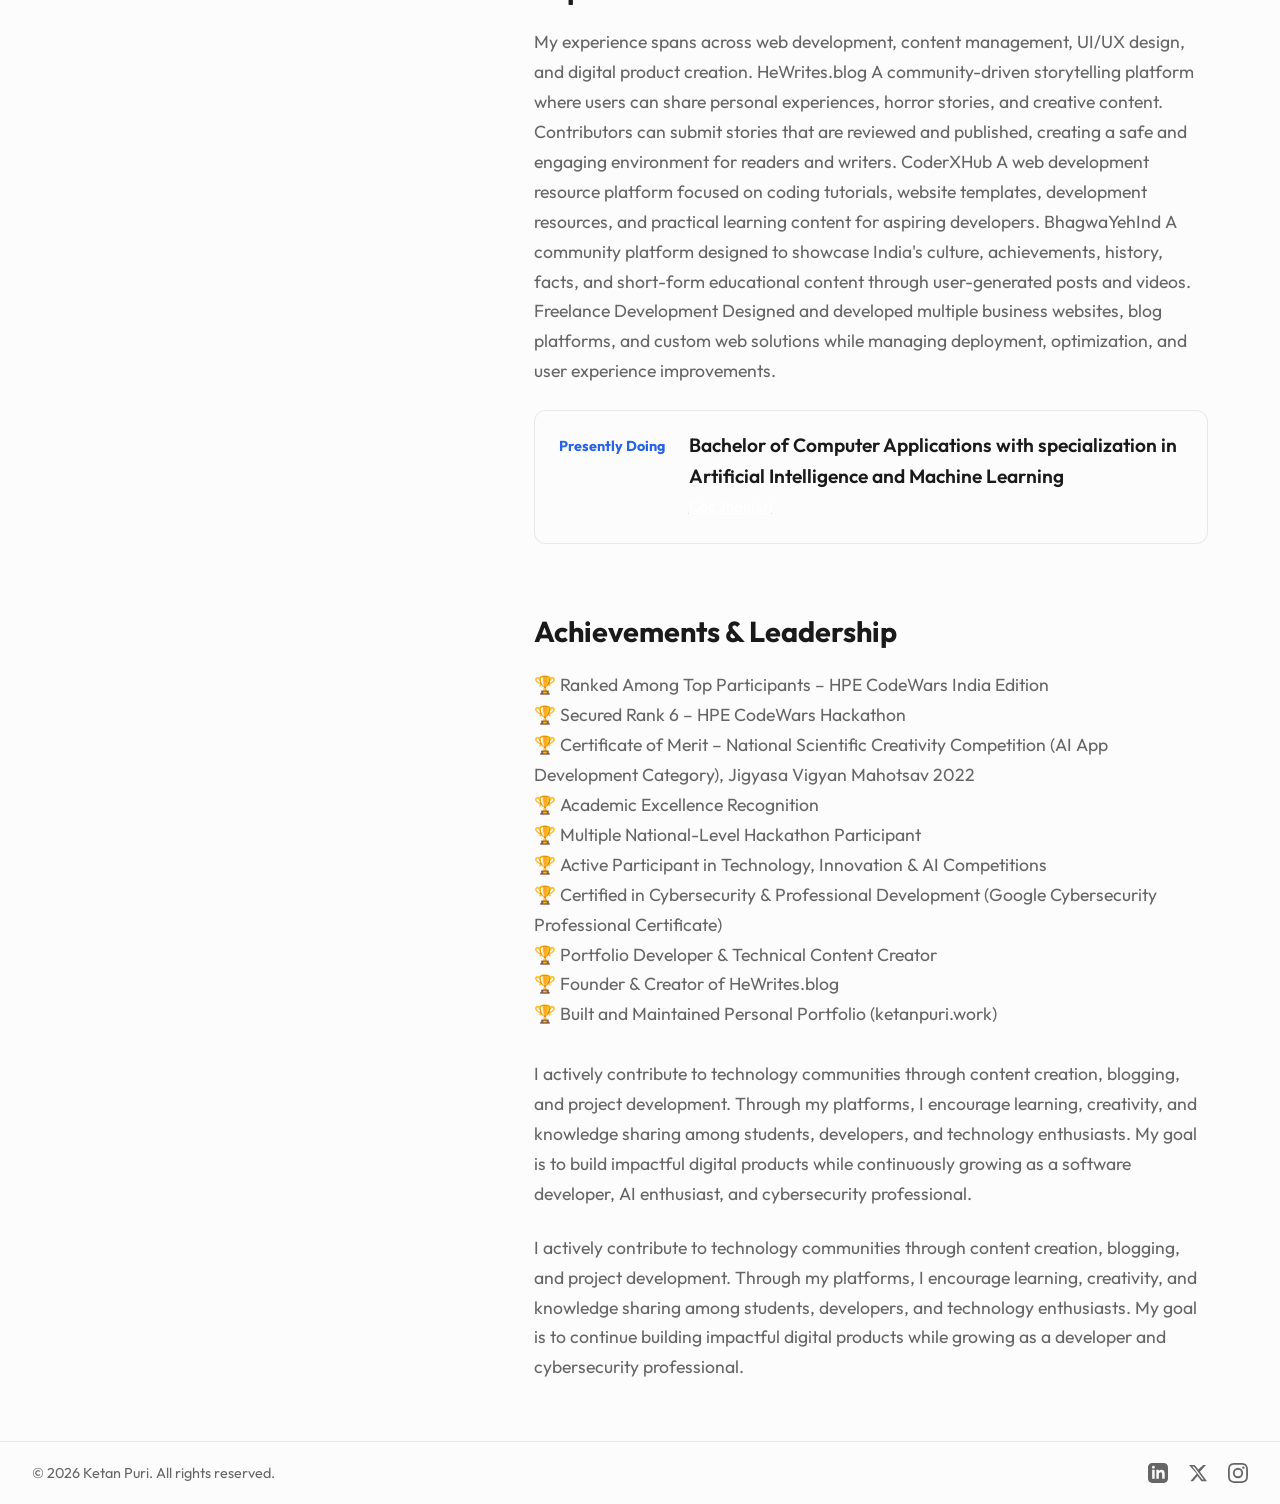
==== commit b1d3aa2c: "Update about.html" ====
--- a/about.html
+++ b/about.html
@@ -180,15 +180,18 @@
             <h2 class="section-heading mt-2">Achievements &amp; Leadership</h2>
             <p class="section-text">
 
-🏆 Ranked among top participants in HPE CodeWars India Edition<br>
-
-🏆 Secured Rank 6 Recognition in HPE CodeWars Hackathon<br>
-
-🏆 Merit Recognition in National Scientific Creativity Competition (Jigyasa Vigyan Mahotsav)<br>
-
-🏆 Multiple National-Level Hackathon Participations
-
-🏆 Academic Excellence Recognition</p>
+🏆 Ranked Among Top Participants – HPE CodeWars India Edition<br>
+🏆 Secured Rank 6 – HPE CodeWars Hackathon<br>
+🏆 Certificate of Merit – National Scientific Creativity Competition (AI App Development Category), Jigyasa Vigyan Mahotsav 2022<br>
+🏆 Academic Excellence Recognition<br>
+🏆 Multiple National-Level Hackathon Participant<br>
+🏆 Active Participant in Technology, Innovation & AI Competitions<br>
+🏆 Certified in Cybersecurity & Professional Development (Google Cybersecurity Professional Certificate)<br>
+🏆 Portfolio Developer & Technical Content Creator<br>
+🏆 Founder & Creator of HeWrites.blog<br>
+🏆 Built and Maintained Personal Portfolio (ketanpuri.work)<br><br>
+
+I actively contribute to technology communities through content creation, blogging, and project development. Through my platforms, I encourage learning, creativity, and knowledge sharing among students, developers, and technology enthusiasts. My goal is to build impactful digital products while continuously growing as a software developer, AI enthusiast, and cybersecurity professional.</p>
             <p class="section-text">I actively contribute to technology communities through content creation, blogging, and project development. Through my platforms, I encourage learning, creativity, and knowledge sharing among students, developers, and technology enthusiasts.
 
 My goal is to continue building impactful digital products while growing as a developer and cybersecurity professional.</p>
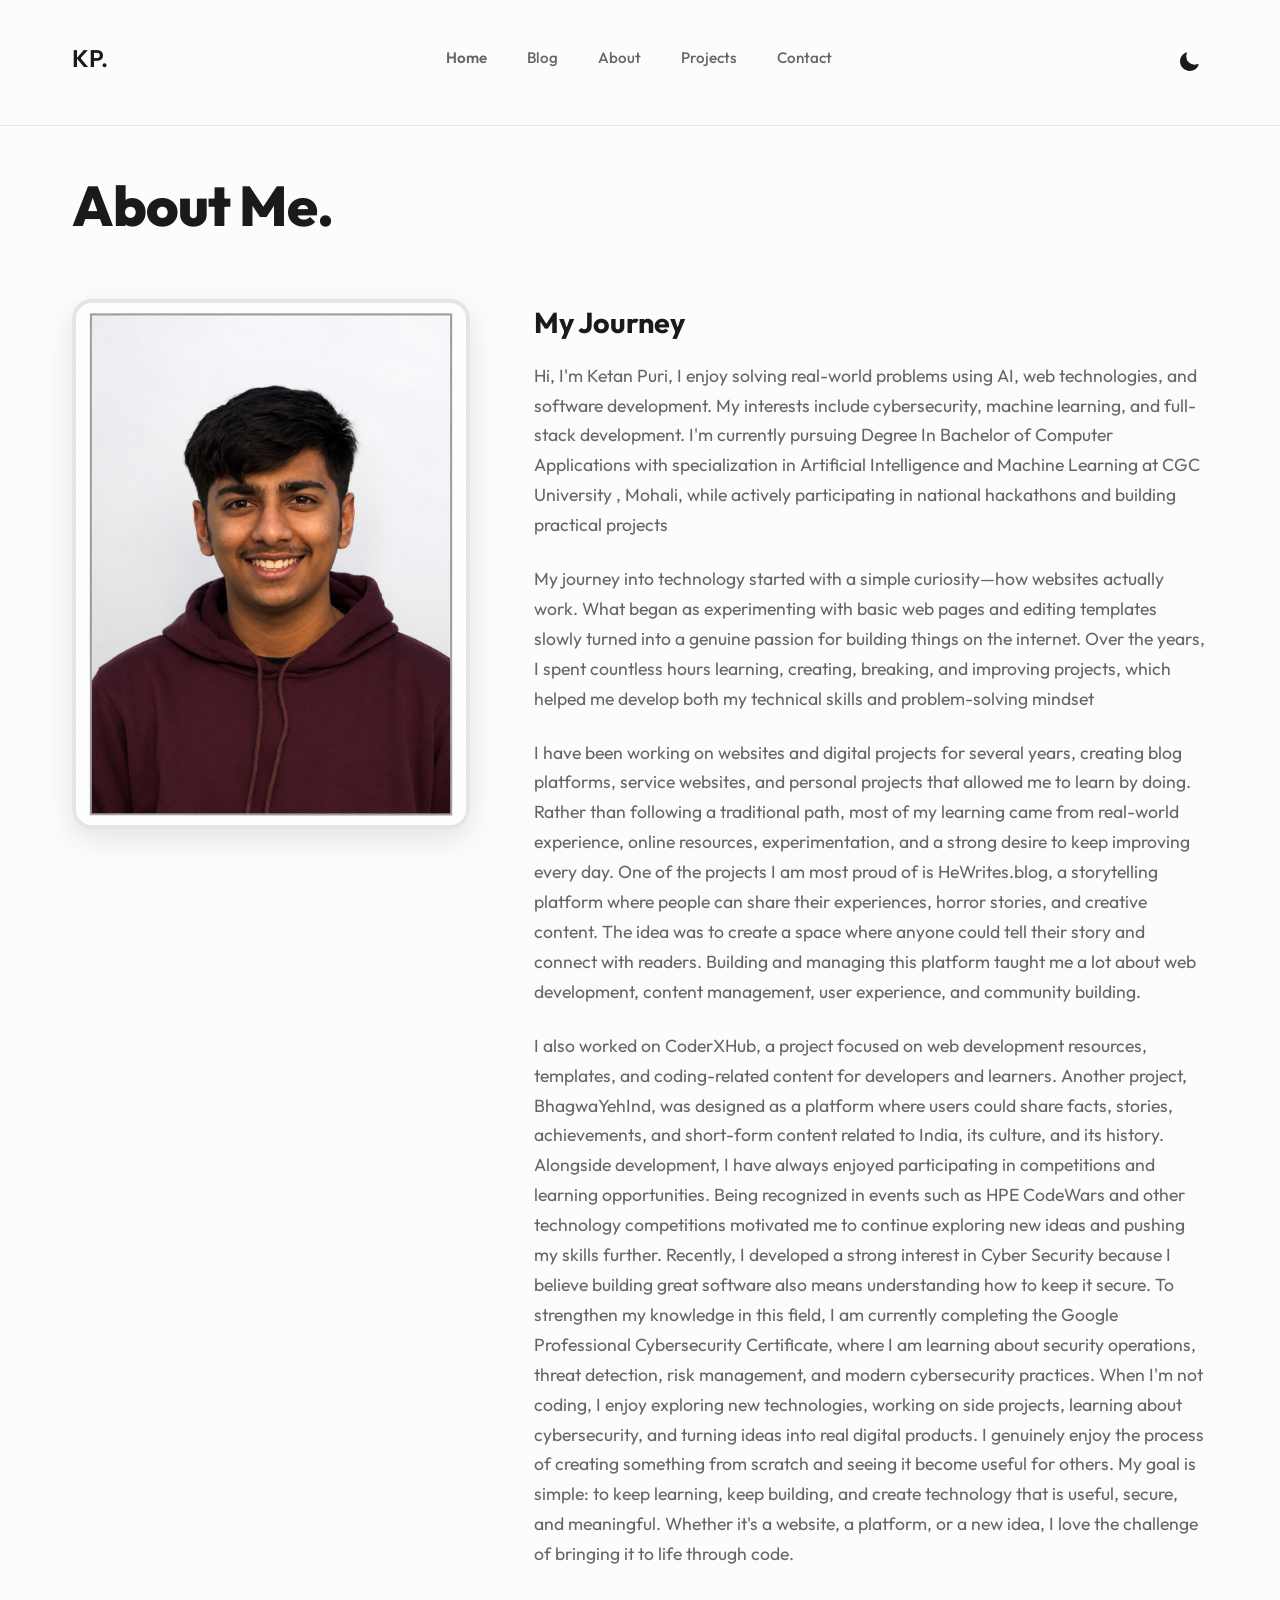
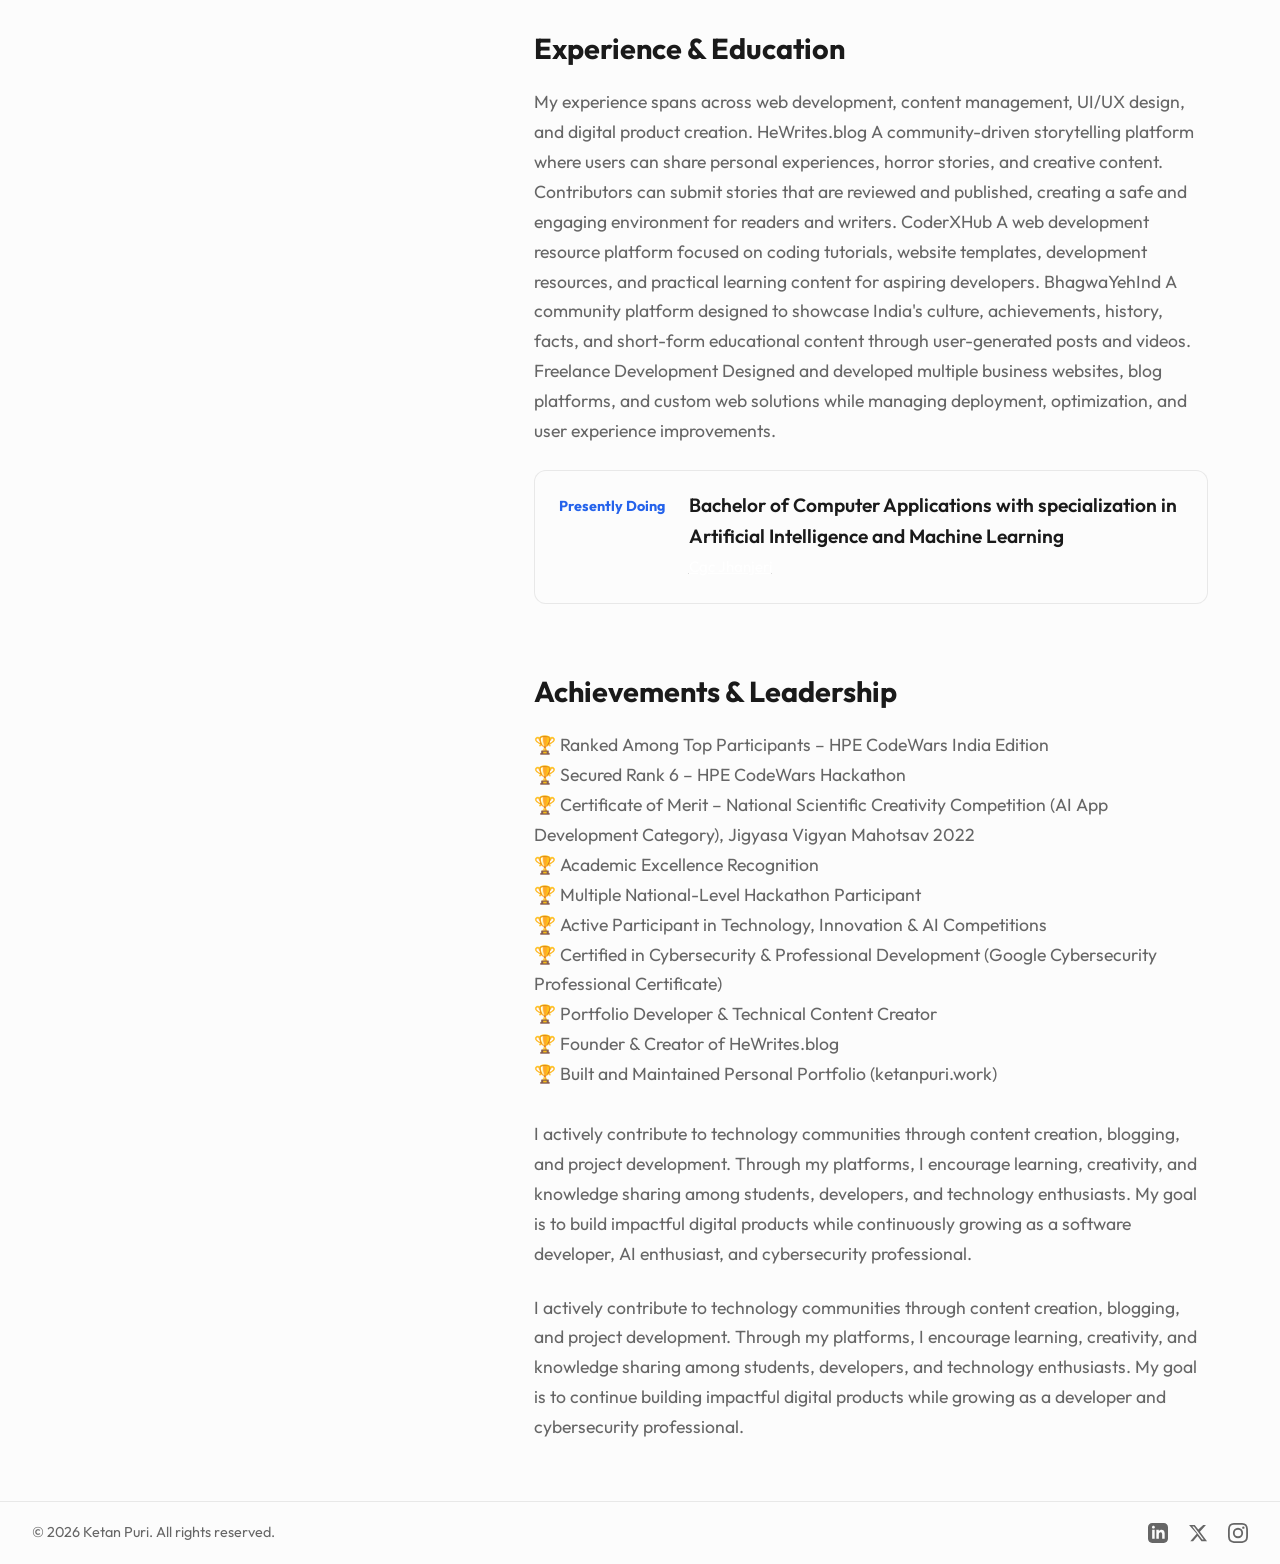
==== commit d6f2fa16: "Update about.html" ====
--- a/about.html
+++ b/about.html
@@ -129,7 +129,7 @@
 
           <div class="about-text-col">
             <h2 class="section-heading">My Journey</h2>
-            <p class="section-text">Hi, I'm Ketan Puri, a passionate Web Developer, Software Developer, and Cybersecurity Enthusiast currently pursuing a Degree In Bachelor of Computer Applications with specialization in Artificial Intelligence and Machine Learning at CGC University , Mohali</p>
+            <p class="section-text">Hi, I'm Ketan Puri, I enjoy solving real-world problems using AI, web technologies, and software development. My interests include cybersecurity, machine learning, and full-stack development. I'm currently pursuing Degree In Bachelor of Computer Applications with specialization in Artificial Intelligence and Machine Learning at CGC University , Mohali, while actively participating in national hackathons and building practical projects</p>
              <p class="section-text">My journey into technology started with a simple curiosity—how websites actually work. What began as experimenting with basic web pages and editing templates slowly turned into a genuine passion for building things on the internet. Over the years, I spent countless hours learning, creating, breaking, and improving projects, which helped me develop both my technical skills and problem-solving mindset</p>
             <p class="section-text">I have been working on websites and digital projects for several years, creating blog platforms, service websites, and personal projects that allowed me to learn by doing. Rather than following a traditional path, most of my learning came from real-world experience, online resources, experimentation, and a strong desire to keep improving every day.
 
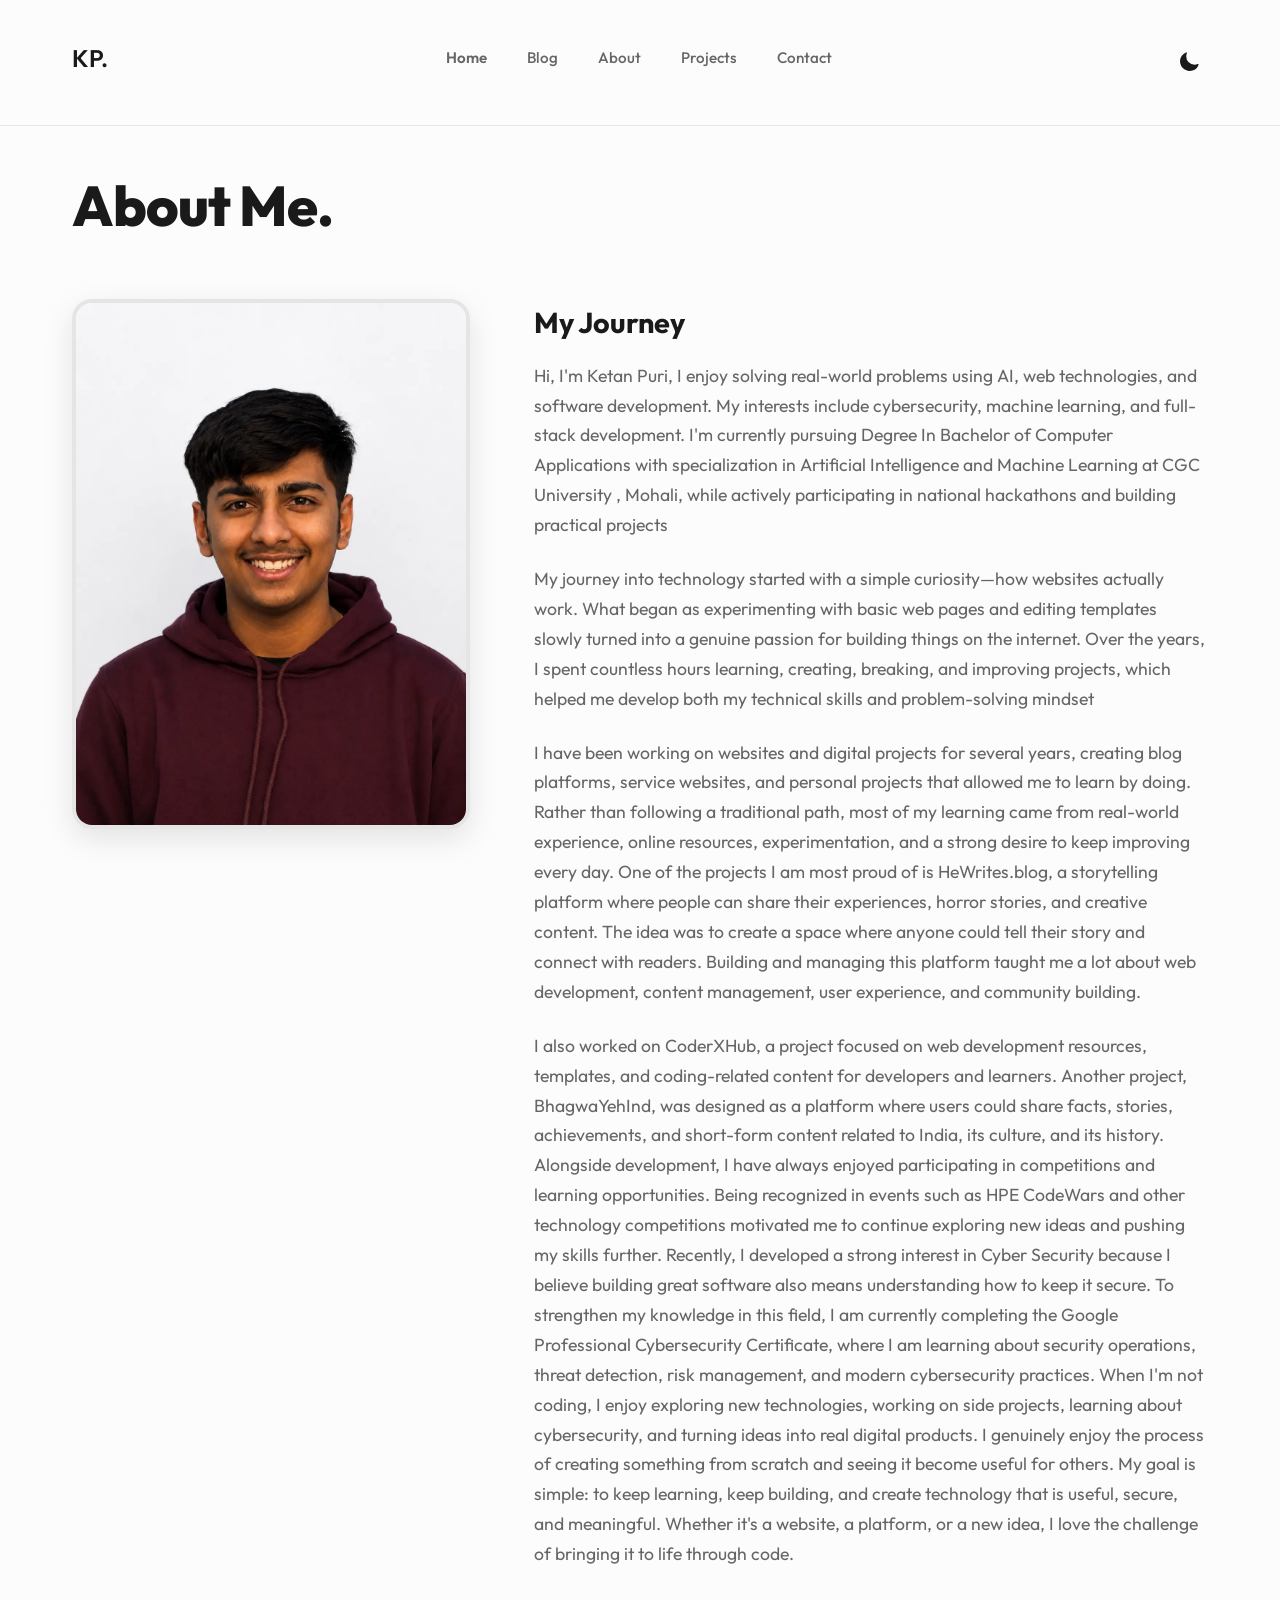
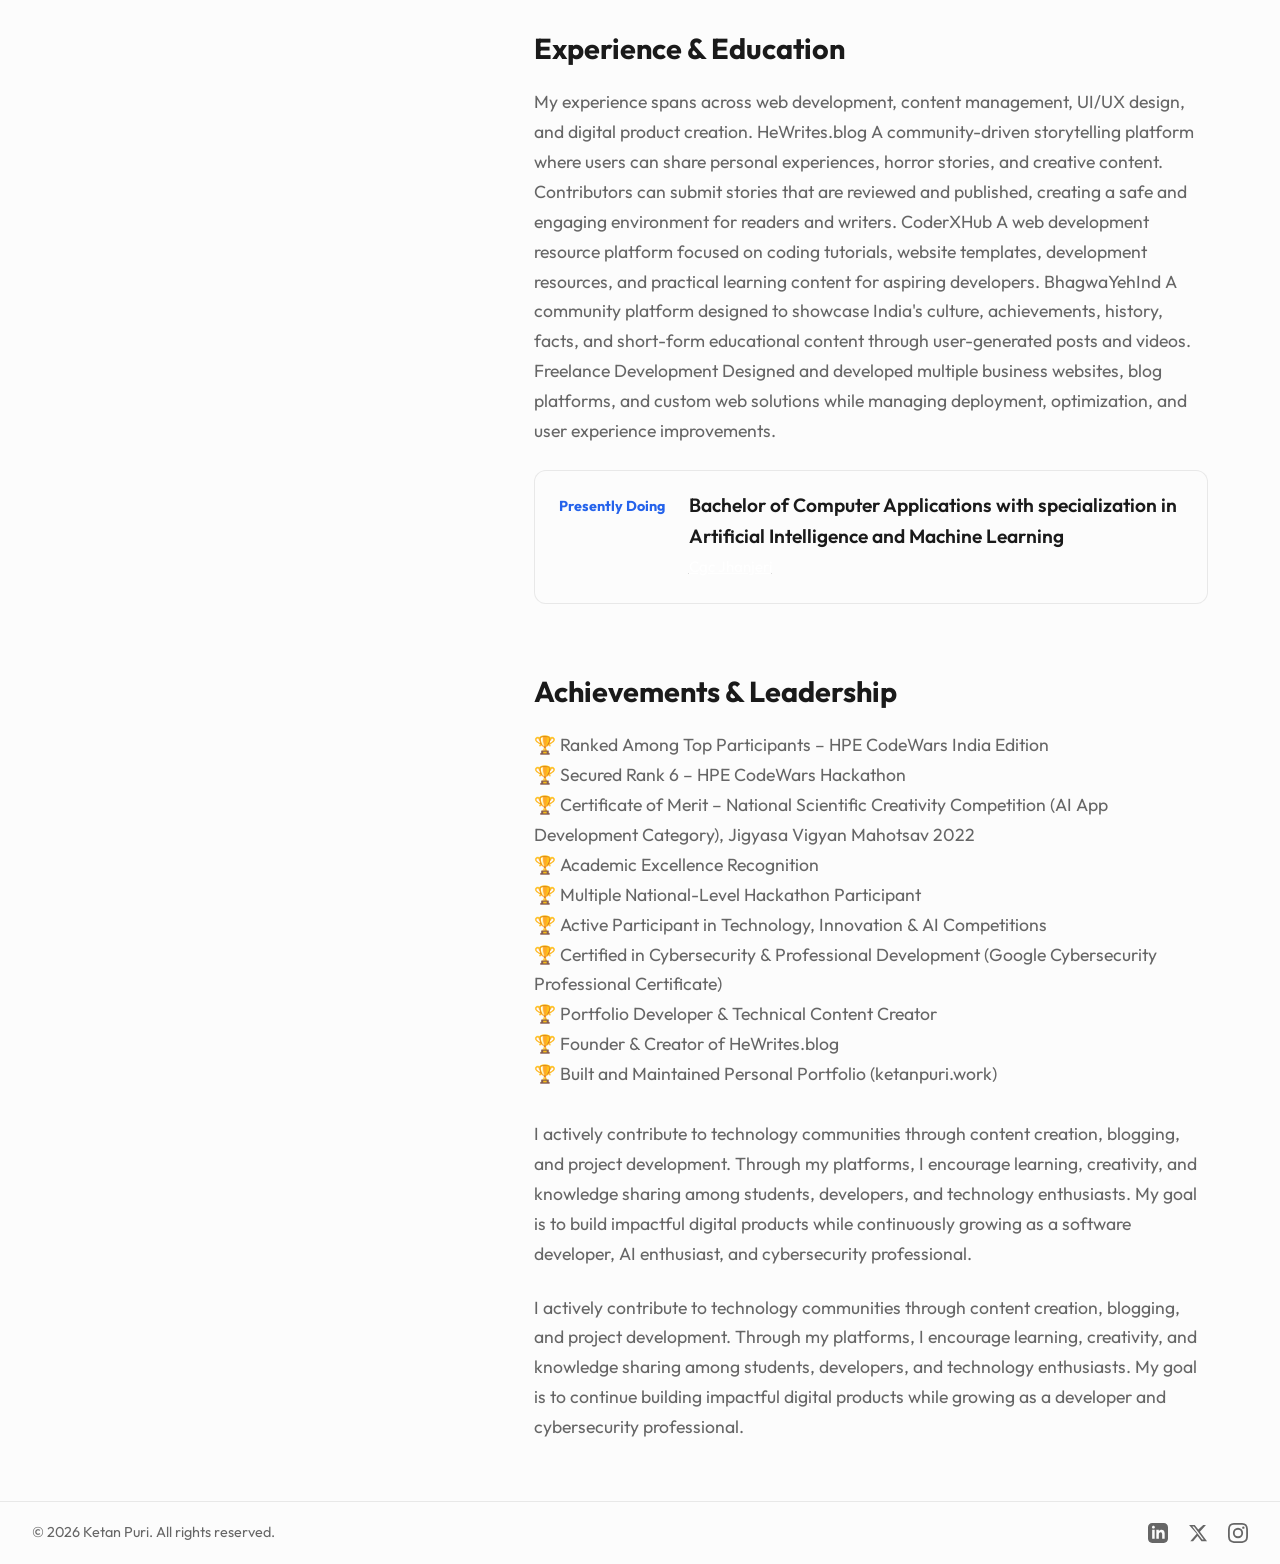
==== commit a25c5fd1: "Replace PNG image with WEBP format in about.html" ====
--- a/about.html
+++ b/about.html
@@ -123,7 +123,7 @@
         <div class="about-grid">
           <div class="about-image-col">
             <div class="image-stack">
-              <img src="photo.png" alt="Ketan Puri" class="stack-img main-img" loading="lazy" />
+              <img src="photo.webp" alt="Ketan Puri" class="stack-img main-img" loading="lazy" />
             </div>
           </div>
 
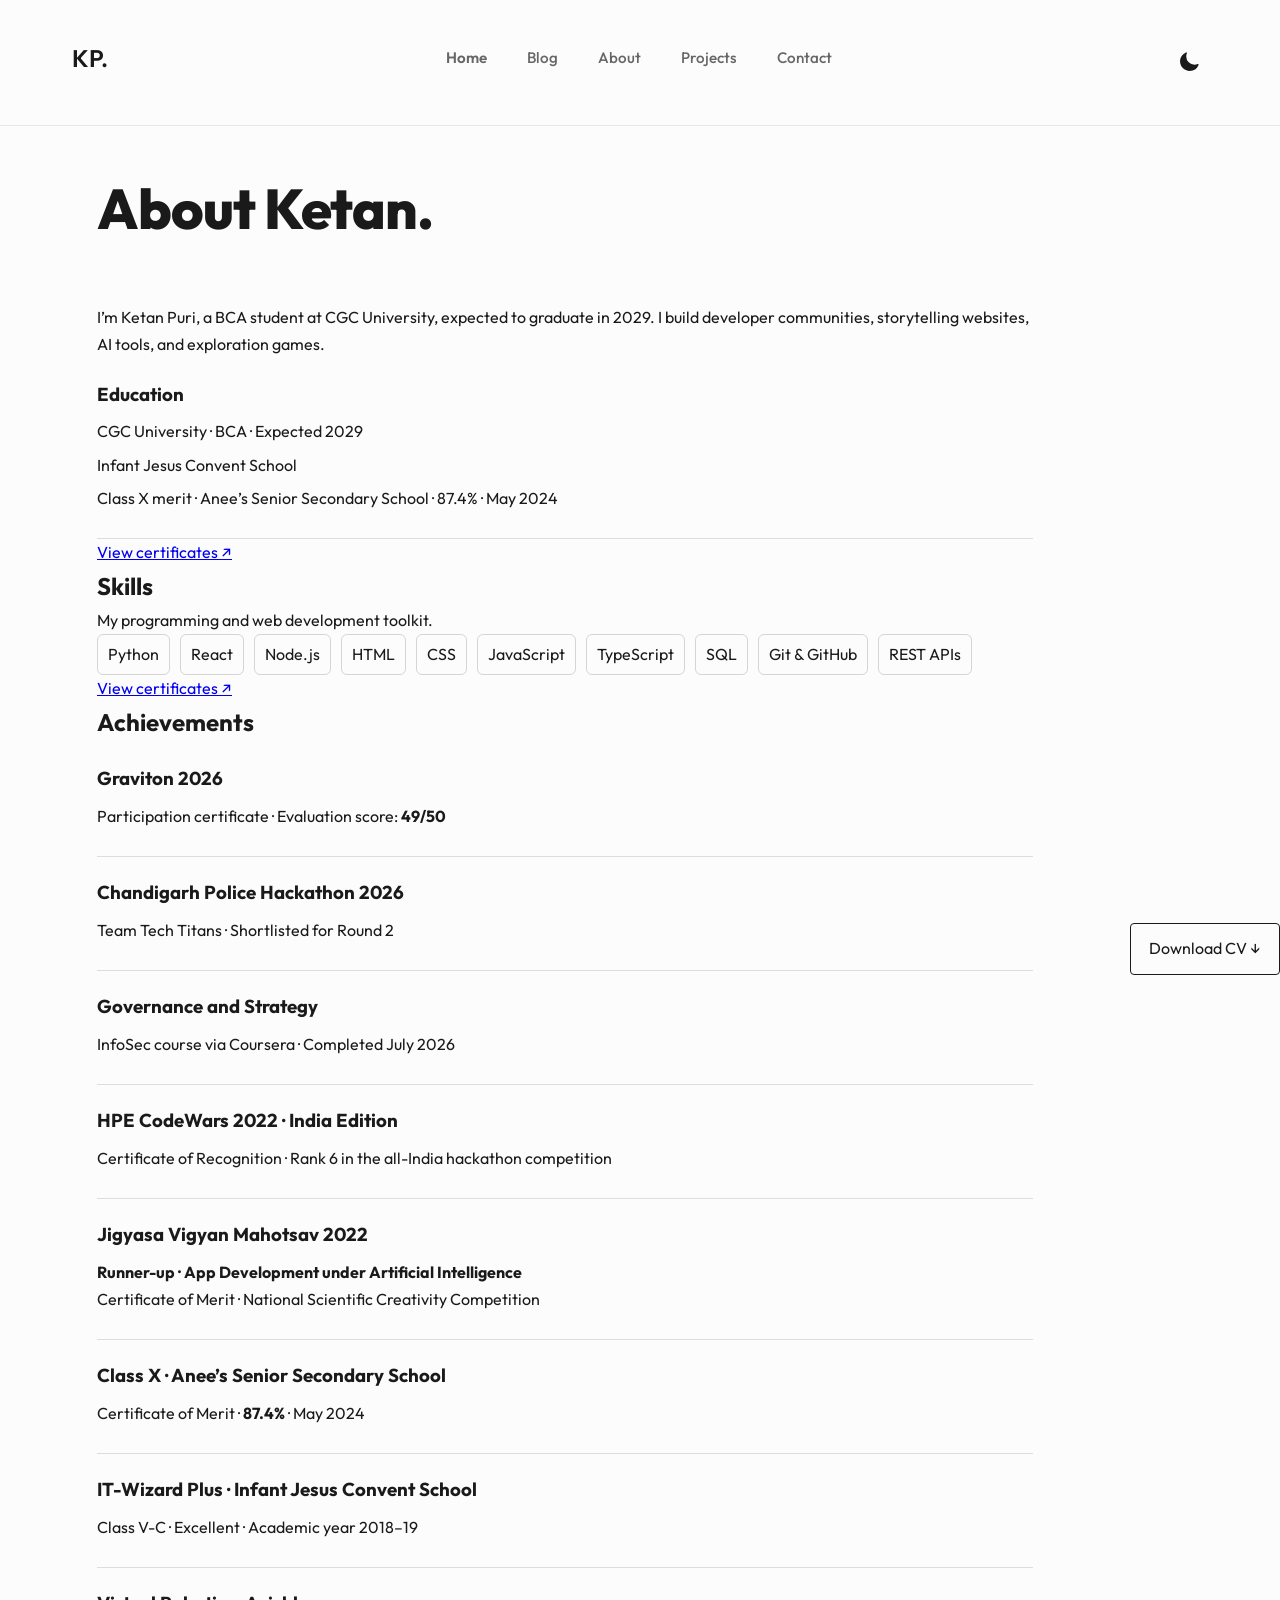
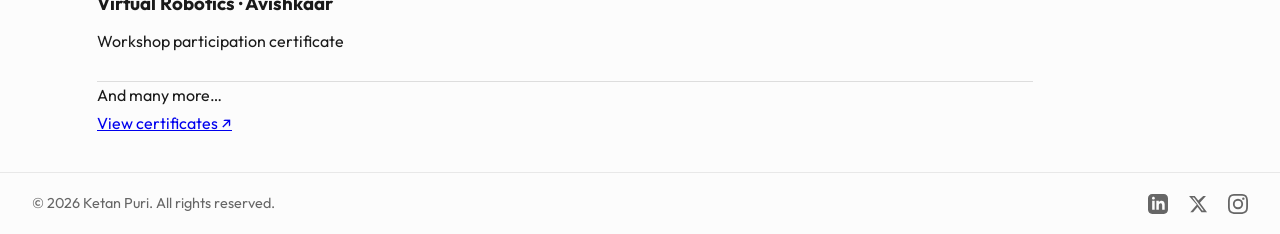
==== commit b6b2ce12: "Update portfolio with projects, skills, education and achievements; add downloadable CV" ====
--- a/about.html
+++ b/about.html
@@ -21,7 +21,7 @@
 
     <!-- Stylesheet -->
     <link rel="stylesheet" href="styles.css" />
-  </head>
+  <style>.detail{padding:20px 0;border-bottom:1px solid #8884}.detail h3{margin:0 0 8px}.detail p{margin:6px 0}.chips{display:flex;flex-wrap:wrap;gap:10px}.chips span{padding:6px 10px;border:1px solid #8885;border-radius:6px}</style></head>
   <body>
     <style>
 
@@ -116,91 +116,8 @@
     </nav>
 
 
-    <main class="page-main">
-      <div class="page-container">
-        <h1 class="page-title">About Me.</h1>
-
-        <div class="about-grid">
-          <div class="about-image-col">
-            <div class="image-stack">
-              <img src="photo.webp" alt="Ketan Puri" class="stack-img main-img" loading="lazy" />
-            </div>
-          </div>
-
-          <div class="about-text-col">
-            <h2 class="section-heading">My Journey</h2>
-            <p class="section-text">Hi, I'm Ketan Puri, I enjoy solving real-world problems using AI, web technologies, and software development. My interests include cybersecurity, machine learning, and full-stack development. I'm currently pursuing Degree In Bachelor of Computer Applications with specialization in Artificial Intelligence and Machine Learning at CGC University , Mohali, while actively participating in national hackathons and building practical projects</p>
-             <p class="section-text">My journey into technology started with a simple curiosity—how websites actually work. What began as experimenting with basic web pages and editing templates slowly turned into a genuine passion for building things on the internet. Over the years, I spent countless hours learning, creating, breaking, and improving projects, which helped me develop both my technical skills and problem-solving mindset</p>
-            <p class="section-text">I have been working on websites and digital projects for several years, creating blog platforms, service websites, and personal projects that allowed me to learn by doing. Rather than following a traditional path, most of my learning came from real-world experience, online resources, experimentation, and a strong desire to keep improving every day.
-
-One of the projects I am most proud of is HeWrites.blog, a storytelling platform where people can share their experiences, horror stories, and creative content. The idea was to create a space where anyone could tell their story and connect with readers. Building and managing this platform taught me a lot about web development, content management, user experience, and community building.</p>
-            <p class="section-text">I also worked on CoderXHub, a project focused on web development resources, templates, and coding-related content for developers and learners. Another project, BhagwaYehInd, was designed as a platform where users could share facts, stories, achievements, and short-form content related to India, its culture, and its history.
-
-Alongside development, I have always enjoyed participating in competitions and learning opportunities. Being recognized in events such as HPE CodeWars and other technology competitions motivated me to continue exploring new ideas and pushing my skills further.
-
-Recently, I developed a strong interest in Cyber Security because I believe building great software also means understanding how to keep it secure. To strengthen my knowledge in this field, I am currently completing the Google Professional Cybersecurity Certificate, where I am learning about security operations, threat detection, risk management, and modern cybersecurity practices.
-
-When I'm not coding, I enjoy exploring new technologies, working on side projects, learning about cybersecurity, and turning ideas into real digital products. I genuinely enjoy the process of creating something from scratch and seeing it become useful for others.
-
-My goal is simple: to keep learning, keep building, and create technology that is useful, secure, and meaningful. Whether it's a website, a platform, or a new idea, I love the challenge of bringing it to life through code.</p>
-
-            <h2 class="section-heading mt-2">Experience &amp; Education</h2>
-            <p class="section-text">My experience spans across web development, content management, UI/UX design, and digital product creation.
-
-HeWrites.blog
-
-A community-driven storytelling platform where users can share personal experiences, horror stories, and creative content. Contributors can submit stories that are reviewed and published, creating a safe and engaging environment for readers and writers.
-
-CoderXHub
-
-A web development resource platform focused on coding tutorials, website templates, development resources, and practical learning content for aspiring developers.
-
-BhagwaYehInd
-
-A community platform designed to showcase India's culture, achievements, history, facts, and short-form educational content through user-generated posts and videos.
-
-Freelance Development
-
-Designed and developed multiple business websites, blog platforms, and custom web solutions while managing deployment, optimization, and user experience improvements.</p>
-
-
-      
-
-            <div class="experience-list">
-              <div class="exp-item">
-                <span class="exp-year">Presently Doing </span>
-                <div class="exp-details">
-                  <h3>Bachelor of Computer Applications with specialization in Artificial Intelligence and Machine Learning</h3>
-                  <p><u> <a style="color:white;" href="https://www.cgcuniversity.in/academics-overview">  Cgc Jhanjeri</a></u </p>
-                </div>
-              </div>
-             
-            </div>
-
-            <h2 class="section-heading mt-2">Achievements &amp; Leadership</h2>
-            <p class="section-text">
-
-🏆 Ranked Among Top Participants – HPE CodeWars India Edition<br>
-🏆 Secured Rank 6 – HPE CodeWars Hackathon<br>
-🏆 Certificate of Merit – National Scientific Creativity Competition (AI App Development Category), Jigyasa Vigyan Mahotsav 2022<br>
-🏆 Academic Excellence Recognition<br>
-🏆 Multiple National-Level Hackathon Participant<br>
-🏆 Active Participant in Technology, Innovation & AI Competitions<br>
-🏆 Certified in Cybersecurity & Professional Development (Google Cybersecurity Professional Certificate)<br>
-🏆 Portfolio Developer & Technical Content Creator<br>
-🏆 Founder & Creator of HeWrites.blog<br>
-🏆 Built and Maintained Personal Portfolio (ketanpuri.work)<br><br>
-
-I actively contribute to technology communities through content creation, blogging, and project development. Through my platforms, I encourage learning, creativity, and knowledge sharing among students, developers, and technology enthusiasts. My goal is to build impactful digital products while continuously growing as a software developer, AI enthusiast, and cybersecurity professional.</p>
-            <p class="section-text">I actively contribute to technology communities through content creation, blogging, and project development. Through my platforms, I encourage learning, creativity, and knowledge sharing among students, developers, and technology enthusiasts.
-
-My goal is to continue building impactful digital products while growing as a developer and cybersecurity professional.</p>
-          </div>
-        </div>
-      </div>
-    </main>
-
-    <footer>
+    <main class="page-main"><div class="page-container" style="max-width:1000px;margin:auto;line-height:1.7"><h1 class="page-title">About Ketan.</h1><p>I’m Ketan Puri, a BCA student at CGC University, expected to graduate in 2029. I build developer communities, storytelling websites, AI tools, and exploration games.</p><div class="detail"><h3>Education</h3><p>CGC University · BCA · Expected 2029</p><p>Infant Jesus Convent School</p><p>Class X merit · Anee’s Senior Secondary School · 87.4% · May 2024</p></div><p><a href="resume.html">View certificates ↗</a></p><h2>Skills</h2><p>My programming and web development toolkit.</p><div class="chips"><span>Python</span><span>React</span><span>Node.js</span><span>HTML</span><span>CSS</span><span>JavaScript</span><span>TypeScript</span><span>SQL</span><span>Git &amp; GitHub</span><span>REST APIs</span></div><p><a href="resume.html">View certificates ↗</a></p><h2>Achievements</h2><div class="detail"><h3>Graviton 2026</h3><p>Participation certificate · Evaluation score: <strong>49/50</strong></p></div><div class="detail"><h3>Chandigarh Police Hackathon 2026</h3><p>Team Tech Titans · Shortlisted for Round 2</p></div><div class="detail"><h3>Governance and Strategy</h3><p>InfoSec course via Coursera · Completed July 2026</p></div><div class="detail"><h3>HPE CodeWars 2022 · India Edition</h3><p>Certificate of Recognition · Rank 6 in the all-India hackathon competition</p></div><div class="detail"><h3>Jigyasa Vigyan Mahotsav 2022</h3><p><strong>Runner-up · App Development under Artificial Intelligence</strong><br>Certificate of Merit · National Scientific Creativity Competition</p></div><div class="detail"><h3>Class X · Anee’s Senior Secondary School</h3><p>Certificate of Merit · <strong>87.4%</strong> · May 2024</p></div><div class="detail"><h3>IT-Wizard Plus · Infant Jesus Convent School</h3><p>Class V-C · Excellent · Academic year 2018–19</p></div><div class="detail"><h3>Virtual Robotics · Avishkaar</h3><p>Workshop participation certificate</p></div><p>And many more…</p><p><a href="resume.html">View certificates ↗</a></p></div><a href="Ketan-Puri-CV.pdf" download="Ketan-Puri-CV.pdf" style="display:inline-block;padding:12px 18px;border:1px solid currentColor;border-radius:4px;color:inherit;text-decoration:none">Download CV ↓</a></main>
+<footer>
       <div class="footer-left">&copy; <span id="year">2026</span> Ketan Puri. All rights reserved.</div>
       <div class="socials">
        
@@ -210,7 +127,7 @@
         <a href="https://x.com/iketanpuri" target="_blank" rel="noopener noreferrer" aria-label="Twitter / X">
           <svg xmlns="http://www.w3.org/2000/svg" width="20" height="20" viewBox="0 0 24 24" fill="currentColor"><path d="M18.244 2.25h3.308l-7.227 8.26 8.502 11.24H16.17l-4.714-6.231-5.401 6.231H2.741l7.73-8.835L1.254 2.25H8.08l4.259 5.622 5.905-5.622Zm-1.161 17.52h1.833L7.084 4.126H5.117z" /></svg>
         </a>
-        <a href="https://instagram.com/iketanpuri/" target="_blank" rel="noopener noreferrer" aria-label="Instagram">
+        <a href="https://www.instagram.com/ketanpuri.work/" target="_blank" rel="noopener noreferrer" aria-label="Instagram">
           <svg xmlns="http://www.w3.org/2000/svg" width="20" height="20" viewBox="0 0 24 24" fill="currentColor">
             <path
               d="M12 2.163c3.204 0 3.584.012 4.85.07 3.252.148 4.771 1.691 4.919 4.919.058 1.265.069 1.645.069 4.849 0 3.205-.012 3.584-.069 4.849-.149 3.225-1.664 4.771-4.919 4.919-1.266.058-1.644.07-4.85.07-3.204 0-3.584-.012-4.849-.07-3.26-.149-4.771-1.699-4.919-4.92-.058-1.265-.07-1.644-.07-4.849 0-3.204.013-3.583.07-4.849.149-3.227 1.664-4.771 4.919-4.919 1.266-.057 1.645-.069 4.849-.069zM12 0C8.741 0 8.333.014 7.053.072 2.695.272.273 2.69.073 7.052.014 8.333 0 8.741 0 12c0 3.259.014 3.668.072 4.948.2 4.358 2.618 6.78 6.98 6.98C8.333 23.986 8.741 24 12 24c3.259 0 3.668-.014 4.948-.072 4.354-.2 6.782-2.618 6.979-6.98.059-1.28.073-1.689.073-4.948 0-3.259-.014-3.667-.072-4.947-.196-4.354-2.617-6.78-6.979-6.98C15.668.014 15.259 0 12 0zm0 5.838a6.162 6.162 0 1 0 0 12.324 6.162 6.162 0 0 0 0-12.324zM12 16a4 4 0 1 1 0-8 4 4 0 0 1 0 8zm6.406-11.845a1.44 1.44 0 1 0 0 2.881 1.44 1.44 0 0 0 0-2.881z"
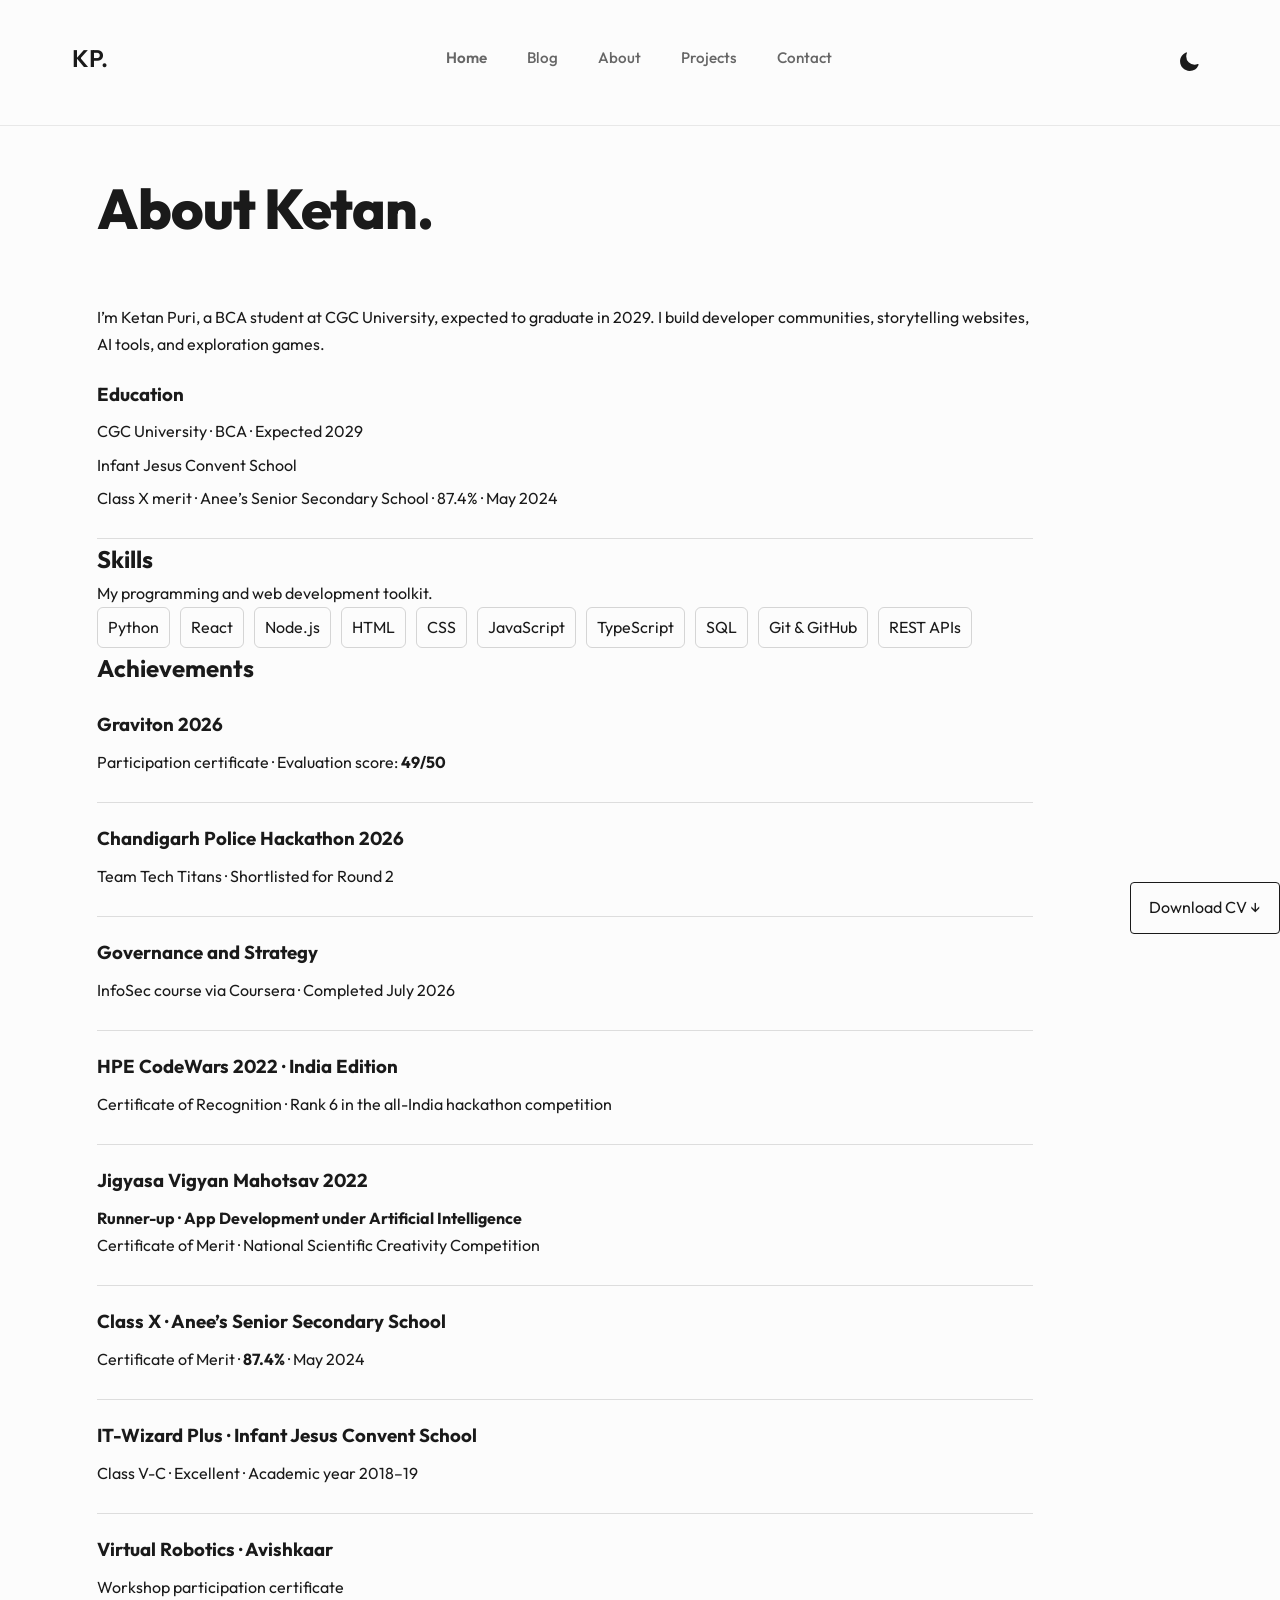
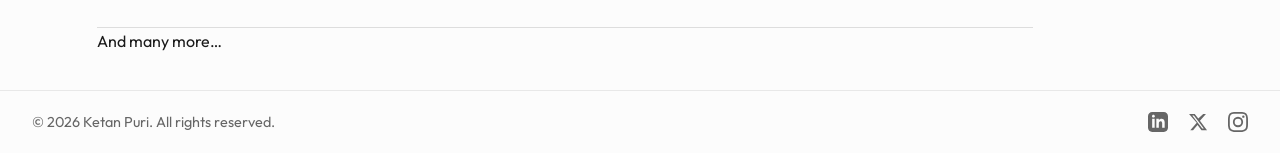
==== commit 68a1cd1d: "Remove resume gallery page and its navigation links; retain CV PDF download" ====
--- a/about.html
+++ b/about.html
@@ -116,7 +116,7 @@
     </nav>
 
 
-    <main class="page-main"><div class="page-container" style="max-width:1000px;margin:auto;line-height:1.7"><h1 class="page-title">About Ketan.</h1><p>I’m Ketan Puri, a BCA student at CGC University, expected to graduate in 2029. I build developer communities, storytelling websites, AI tools, and exploration games.</p><div class="detail"><h3>Education</h3><p>CGC University · BCA · Expected 2029</p><p>Infant Jesus Convent School</p><p>Class X merit · Anee’s Senior Secondary School · 87.4% · May 2024</p></div><p><a href="resume.html">View certificates ↗</a></p><h2>Skills</h2><p>My programming and web development toolkit.</p><div class="chips"><span>Python</span><span>React</span><span>Node.js</span><span>HTML</span><span>CSS</span><span>JavaScript</span><span>TypeScript</span><span>SQL</span><span>Git &amp; GitHub</span><span>REST APIs</span></div><p><a href="resume.html">View certificates ↗</a></p><h2>Achievements</h2><div class="detail"><h3>Graviton 2026</h3><p>Participation certificate · Evaluation score: <strong>49/50</strong></p></div><div class="detail"><h3>Chandigarh Police Hackathon 2026</h3><p>Team Tech Titans · Shortlisted for Round 2</p></div><div class="detail"><h3>Governance and Strategy</h3><p>InfoSec course via Coursera · Completed July 2026</p></div><div class="detail"><h3>HPE CodeWars 2022 · India Edition</h3><p>Certificate of Recognition · Rank 6 in the all-India hackathon competition</p></div><div class="detail"><h3>Jigyasa Vigyan Mahotsav 2022</h3><p><strong>Runner-up · App Development under Artificial Intelligence</strong><br>Certificate of Merit · National Scientific Creativity Competition</p></div><div class="detail"><h3>Class X · Anee’s Senior Secondary School</h3><p>Certificate of Merit · <strong>87.4%</strong> · May 2024</p></div><div class="detail"><h3>IT-Wizard Plus · Infant Jesus Convent School</h3><p>Class V-C · Excellent · Academic year 2018–19</p></div><div class="detail"><h3>Virtual Robotics · Avishkaar</h3><p>Workshop participation certificate</p></div><p>And many more…</p><p><a href="resume.html">View certificates ↗</a></p></div><a href="Ketan-Puri-CV.pdf" download="Ketan-Puri-CV.pdf" style="display:inline-block;padding:12px 18px;border:1px solid currentColor;border-radius:4px;color:inherit;text-decoration:none">Download CV ↓</a></main>
+    <main class="page-main"><div class="page-container" style="max-width:1000px;margin:auto;line-height:1.7"><h1 class="page-title">About Ketan.</h1><p>I’m Ketan Puri, a BCA student at CGC University, expected to graduate in 2029. I build developer communities, storytelling websites, AI tools, and exploration games.</p><div class="detail"><h3>Education</h3><p>CGC University · BCA · Expected 2029</p><p>Infant Jesus Convent School</p><p>Class X merit · Anee’s Senior Secondary School · 87.4% · May 2024</p></div><h2>Skills</h2><p>My programming and web development toolkit.</p><div class="chips"><span>Python</span><span>React</span><span>Node.js</span><span>HTML</span><span>CSS</span><span>JavaScript</span><span>TypeScript</span><span>SQL</span><span>Git &amp; GitHub</span><span>REST APIs</span></div><h2>Achievements</h2><div class="detail"><h3>Graviton 2026</h3><p>Participation certificate · Evaluation score: <strong>49/50</strong></p></div><div class="detail"><h3>Chandigarh Police Hackathon 2026</h3><p>Team Tech Titans · Shortlisted for Round 2</p></div><div class="detail"><h3>Governance and Strategy</h3><p>InfoSec course via Coursera · Completed July 2026</p></div><div class="detail"><h3>HPE CodeWars 2022 · India Edition</h3><p>Certificate of Recognition · Rank 6 in the all-India hackathon competition</p></div><div class="detail"><h3>Jigyasa Vigyan Mahotsav 2022</h3><p><strong>Runner-up · App Development under Artificial Intelligence</strong><br>Certificate of Merit · National Scientific Creativity Competition</p></div><div class="detail"><h3>Class X · Anee’s Senior Secondary School</h3><p>Certificate of Merit · <strong>87.4%</strong> · May 2024</p></div><div class="detail"><h3>IT-Wizard Plus · Infant Jesus Convent School</h3><p>Class V-C · Excellent · Academic year 2018–19</p></div><div class="detail"><h3>Virtual Robotics · Avishkaar</h3><p>Workshop participation certificate</p></div><p>And many more…</p></div><a href="Ketan-Puri-CV.pdf" download="Ketan-Puri-CV.pdf" style="display:inline-block;padding:12px 18px;border:1px solid currentColor;border-radius:4px;color:inherit;text-decoration:none">Download CV ↓</a></main>
 <footer>
       <div class="footer-left">&copy; <span id="year">2026</span> Ketan Puri. All rights reserved.</div>
       <div class="socials">
